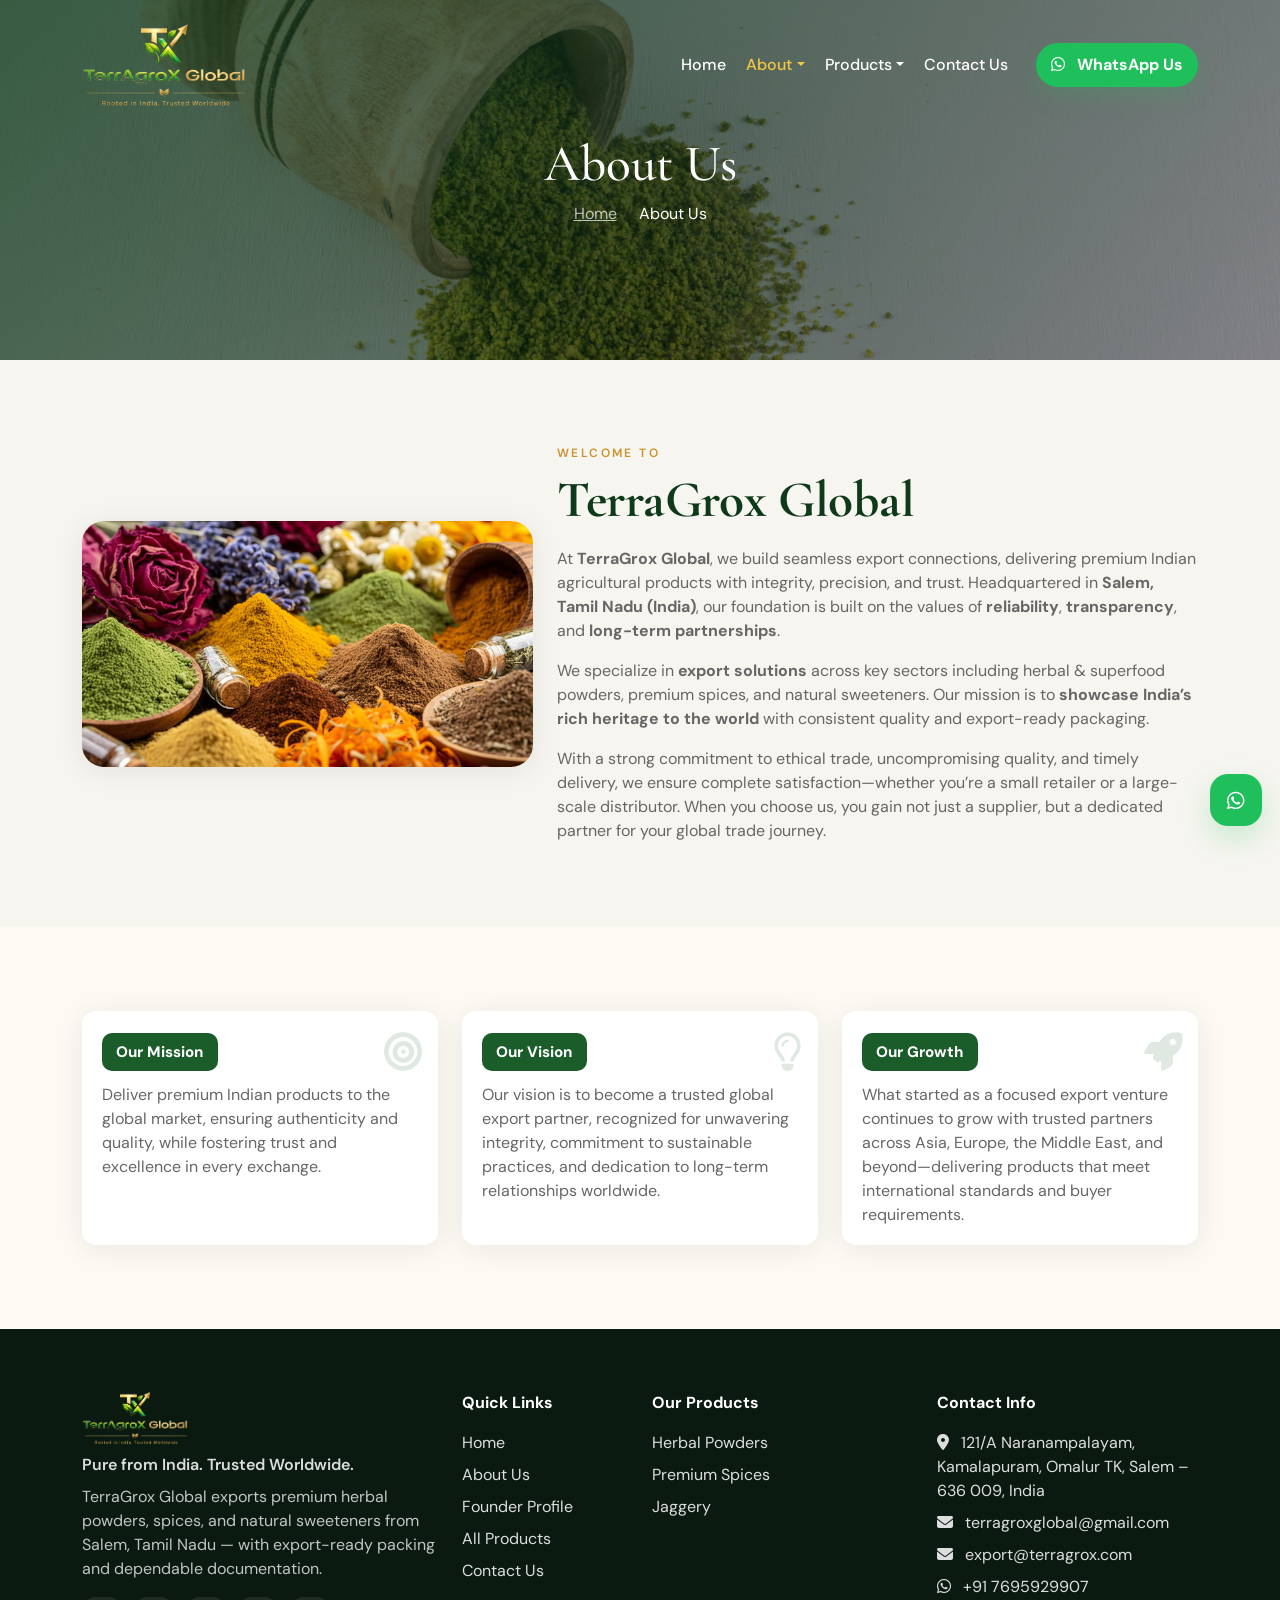
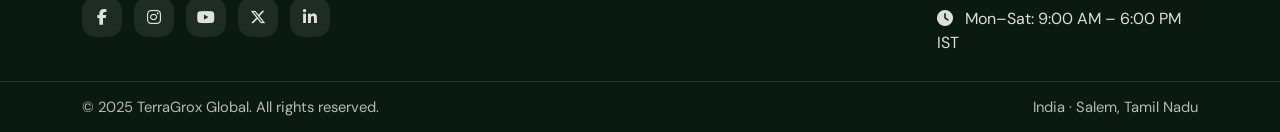
==== about-us.html @ d3265600 "Initial TerraGrox Global website" ====
<!doctype html>
<html lang="en">
  <head>
    <meta charset="utf-8" />
    <meta name="viewport" content="width=device-width, initial-scale=1" />
    <title>TerraGrox Global | About Us</title>
    <meta name="description" content="About TerraGrox Global — Salem-based agricultural export company." />

    <link rel="preconnect" href="https://fonts.googleapis.com" />
    <link rel="preconnect" href="https://fonts.gstatic.com" crossorigin />
    <link href="https://fonts.googleapis.com/css2?family=Cormorant+Garamond:wght@500;600;700&family=DM+Sans:wght@400;500;600;700&display=swap" rel="stylesheet" />

    <link href="https://cdn.jsdelivr.net/npm/bootstrap@5.3.3/dist/css/bootstrap.min.css" rel="stylesheet" />
    <link href="https://cdnjs.cloudflare.com/ajax/libs/font-awesome/6.5.0/css/all.min.css" rel="stylesheet" />
    <link href="https://unpkg.com/aos@2.3.4/dist/aos.css" rel="stylesheet" />
    <link rel="icon" href="/favicon.ico" sizes="any" />
    <link rel="icon" type="image/png" sizes="32x32" href="assets/images/favicon-32.png" />
    <link rel="icon" type="image/png" sizes="192x192" href="assets/images/favicon-192.png" />
    <link rel="apple-touch-icon" href="assets/images/favicon-192.png" />
    <link rel="stylesheet" href="assets/css/style.css" />
  </head>

  <body>
    <nav class="navbar navbar-expand-lg tg-navbar">
      <div class="container">
        <a class="navbar-brand brand-logo" href="index.html" aria-label="TerraGrox Global home">
          <img src="assets/images/logo.png" alt="TerraGrox Global" />
        </a>
        <button class="navbar-toggler" type="button" data-bs-toggle="collapse" data-bs-target="#mainNav" aria-controls="mainNav" aria-expanded="false" aria-label="Toggle navigation">
          <span class="navbar-toggler-icon"></span>
        </button>
        <div class="collapse navbar-collapse" id="mainNav">
          <ul class="navbar-nav ms-auto align-items-lg-center gap-lg-1">
            <li class="nav-item"><a class="nav-link" href="index.html">Home</a></li>
            <li class="nav-item dropdown">
              <a class="nav-link dropdown-toggle active" href="#" role="button" data-bs-toggle="dropdown" aria-expanded="false">About</a>
              <ul class="dropdown-menu">
                <li><a class="dropdown-item active" href="about-us.html">Company</a></li>
                <li><a class="dropdown-item" href="founder.html">Founder Profile</a></li>
              </ul>
            </li>
            <li class="nav-item dropdown">
              <a class="nav-link dropdown-toggle" href="#" role="button" data-bs-toggle="dropdown" aria-expanded="false">Products</a>
              <ul class="dropdown-menu">
                <li><a class="dropdown-item" href="products.html">All Products</a></li>
                <li><a class="dropdown-item" href="herbal-powders.html">Herbal Powders</a></li>
                <li><a class="dropdown-item" href="spices.html">Spices</a></li>
                <li><a class="dropdown-item" href="jaggery.html">Jaggery</a></li>
              </ul>
            </li>
            <li class="nav-item"><a class="nav-link" href="contact-us.html">Contact Us</a></li>
            <li class="nav-item ms-lg-3">
              <a class="btn btn-whatsapp" href="https://wa.me/917695929907" target="_blank" rel="noreferrer">
                <i class="fa-brands fa-whatsapp me-2"></i> WhatsApp Us
              </a>
            </li>
          </ul>
        </div>
      </div>
    </nav>

    <header class="page-hero page-hero-slider">
      <div id="pageHero" class="carousel carousel-fade slide" data-bs-ride="carousel" data-bs-interval="2500" data-bs-pause="false">
        <div class="carousel-inner">
          <div class="carousel-item active" data-bg="assets/images/image%201.jpg"></div>
          <div class="carousel-item" data-bg="assets/images/image%202.jpeg"></div>
          <div class="carousel-item" data-bg="assets/images/image%203.webp"></div>
          <div class="carousel-item" data-bg="assets/images/image%204.avif"></div>
          <div class="carousel-item" data-bg="assets/images/image%205.jpg"></div>
          <div class="carousel-item" data-bg="assets/images/image%206.avif"></div>
          <div class="carousel-item" data-bg="assets/images/image%207.webp"></div>
        </div>

        <div class="hero-caption">
          <div class="inner" data-aos="fade-up">
            <h1>About Us</h1>
            <nav aria-label="breadcrumb">
              <ol class="breadcrumb">
                <li class="breadcrumb-item"><a href="index.html">Home</a></li>
                <li class="breadcrumb-item active" aria-current="page">About Us</li>
              </ol>
            </nav>
          </div>
        </div>
      </div>
    </header>

    <section class="section bg-light">
      <div class="container">
        <div class="row g-4 align-items-center">
          <div class="col-lg-5" data-aos="fade-right">
            <div class="about-media">
              <img src="assets/images/image%205.jpg" alt="TerraGrox Global company" />
            </div>
          </div>
          <div class="col-lg-7" data-aos="fade-left">
            <div class="section-label">Welcome to</div>
            <h2 class="section-title mt-2" style="font-size:clamp(2.2rem, 4vw, 3.2rem);">TerraGrox Global</h2>

            <p class="muted mt-3">
              At <strong>TerraGrox Global</strong>, we build seamless export connections, delivering premium Indian agricultural products with integrity, precision, and trust.
              Headquartered in <strong>Salem, Tamil Nadu (India)</strong>, our foundation is built on the values of <strong>reliability</strong>, <strong>transparency</strong>, and <strong>long-term partnerships</strong>.
            </p>
            <p class="muted">
              We specialize in <strong>export solutions</strong> across key sectors including herbal &amp; superfood powders, premium spices, and natural sweeteners.
              Our mission is to <strong>showcase India’s rich heritage to the world</strong> with consistent quality and export-ready packaging.
            </p>
            <p class="muted mb-0">
              With a strong commitment to ethical trade, uncompromising quality, and timely delivery, we ensure complete satisfaction—whether you’re a small retailer or a large-scale distributor.
              When you choose us, you gain not just a supplier, but a dedicated partner for your global trade journey.
            </p>
          </div>
        </div>
      </div>
    </section>

    <section class="section">
      <div class="container">
        <div class="row g-4">
          <div class="col-lg-4" data-aos="fade-up">
            <div class="card-soft ribbon-card h-100">
              <div class="ribbon-icon"><i class="fa-solid fa-bullseye"></i></div>
              <div class="ribbon-title">Our Mission</div>
              <p class="muted mb-0">
                Deliver premium Indian products to the global market, ensuring authenticity and quality, while fostering trust and excellence in every exchange.
              </p>
            </div>
          </div>
          <div class="col-lg-4" data-aos="fade-up" data-aos-delay="120">
            <div class="card-soft ribbon-card h-100">
              <div class="ribbon-icon"><i class="fa-regular fa-lightbulb"></i></div>
              <div class="ribbon-title">Our Vision</div>
              <p class="muted mb-0">
                Our vision is to become a trusted global export partner, recognized for unwavering integrity, commitment to sustainable practices, and dedication to long-term relationships worldwide.
              </p>
            </div>
          </div>
          <div class="col-lg-4" data-aos="fade-up" data-aos-delay="240">
            <div class="card-soft ribbon-card h-100">
              <div class="ribbon-icon"><i class="fa-solid fa-rocket"></i></div>
              <div class="ribbon-title">Our Growth</div>
              <p class="muted mb-0">
                What started as a focused export venture continues to grow with trusted partners across Asia, Europe, the Middle East, and beyond—delivering products that meet international standards and buyer requirements.
              </p>
            </div>
          </div>
        </div>
      </div>
    </section>

    <footer class="footer">
      <div class="top">
        <div class="container">
          <div class="row g-4">
            <div class="col-lg-4">
              <img class="footer-logo" src="assets/images/logo.png" alt="TerraGrox Global" />
              <div class="mt-2 fw-semibold">Pure from India. Trusted Worldwide.</div>
              <p class="mt-2 mb-3 footer-desc">
                TerraGrox Global exports premium herbal powders, spices, and natural sweeteners from Salem, Tamil Nadu — with export-ready packing and dependable documentation.
              </p>
              <div class="social">
                <a href="#" aria-label="Facebook"><i class="fa-brands fa-facebook-f"></i></a>
                <a href="#" aria-label="Instagram"><i class="fa-brands fa-instagram"></i></a>
                <a href="#" aria-label="YouTube"><i class="fa-brands fa-youtube"></i></a>
                <a href="#" aria-label="X"><i class="fa-brands fa-x-twitter"></i></a>
                <a href="#" aria-label="LinkedIn"><i class="fa-brands fa-linkedin-in"></i></a>
              </div>
            </div>
            <div class="col-sm-6 col-lg-2">
              <div class="fw-bold text-white mb-3">Quick Links</div>
              <ul class="list-unstyled mb-0">
                <li class="mb-2"><a href="index.html">Home</a></li>
                <li class="mb-2"><a href="about-us.html">About Us</a></li>
                <li class="mb-2"><a href="founder.html">Founder Profile</a></li>
                <li class="mb-2"><a href="products.html">All Products</a></li>
                <li class="mb-2"><a href="contact-us.html">Contact Us</a></li>
              </ul>
            </div>
            <div class="col-sm-6 col-lg-3">
              <div class="fw-bold text-white mb-3">Our Products</div>
              <ul class="list-unstyled mb-0">
                <li class="mb-2"><a href="herbal-powders.html">Herbal Powders</a></li>
                <li class="mb-2"><a href="spices.html">Premium Spices</a></li>
                <li class="mb-2"><a href="jaggery.html">Jaggery</a></li>
              </ul>
            </div>
            <div class="col-lg-3">
              <div class="fw-bold text-white mb-3">Contact Info</div>
              <ul class="list-unstyled mb-0">
                <li class="mb-2"><i class="fa-solid fa-location-dot me-2"></i> 121/A Naranampalayam, Kamalapuram, Omalur TK, Salem – 636 009, India</li>
                <li class="mb-2"><i class="fa-solid fa-envelope me-2"></i> <a href="mailto:terragroxglobal@gmail.com">terragroxglobal@gmail.com</a></li>
                <li class="mb-2"><i class="fa-solid fa-envelope me-2"></i> <a href="mailto:export@terragrox.com">export@terragrox.com</a></li>
                <li class="mb-2"><i class="fa-brands fa-whatsapp me-2"></i> <a href="https://wa.me/917695929907" target="_blank" rel="noreferrer">+91 7695929907</a></li>
                <li class="mb-0"><i class="fa-solid fa-clock me-2"></i> Mon–Sat: 9:00 AM – 6:00 PM IST</li>
              </ul>
            </div>
          </div>
        </div>
      </div>
      <div class="bottom">
        <div class="container d-flex flex-column flex-md-row justify-content-between gap-2">
          <div>© <span id="year"></span> TerraGrox Global. All rights reserved.</div>
          <div>India · Salem, Tamil Nadu</div>
        </div>
      </div>
    </footer>

    <a class="float-wa" href="https://wa.me/917695929907" target="_blank" rel="noreferrer" aria-label="Chat on WhatsApp">
      <i class="fa-brands fa-whatsapp fa-lg"></i>
    </a>
    <button id="backToTop" class="back-to-top" type="button" aria-label="Back to top"><i class="fa-solid fa-arrow-up"></i></button>

    <script src="https://cdn.jsdelivr.net/npm/bootstrap@5.3.3/dist/js/bootstrap.bundle.min.js"></script>
    <script src="https://unpkg.com/aos@2.3.4/dist/aos.js"></script>
    <script src="assets/js/main.js"></script>
  </body>
</html>
---- assets/css/style.css ----
/* TerraGrox Global — Site styles (no frameworks beyond Bootstrap grid/components) */

:root{
  --primary:#1a5c2a;
  --primary-light:#2d8a42;
  --primary-dark:#0f3a1a;
  --accent:#c9922a;
  --accent-light:#f5c842;
  --text-dark:#1a1a1a;
  --text-muted:#666666;
  --bg-light:#f7f5f0;
  --bg-cream:#fdf9f3;
  --white:#ffffff;
  --card-shadow:0 4px 30px rgba(0,0,0,0.08);
  --radius:14px;
  --transition:all 0.35s ease;
}

html{ scroll-behavior:smooth; }
body{
  font-family:"DM Sans", system-ui, -apple-system, Segoe UI, Roboto, Arial, sans-serif;
  color:var(--text-dark);
  background:var(--bg-cream);
}

h1,h2,h3,h4,h5{
  font-family:"Cormorant Garamond", Georgia, "Times New Roman", serif;
}

.section{ padding:84px 0; }
.section.bg-light{ background:var(--bg-light) !important; }

.section-label{
  font-size:.75rem;
  font-weight:600;
  letter-spacing:.2em;
  text-transform:uppercase;
  color:var(--accent);
}
.section-title{
  font-size:clamp(2rem, 4vw, 3rem);
  font-weight:700;
  color:var(--primary-dark);
  letter-spacing:-.3px;
}
.muted{ color:var(--text-muted); }

/* ---------------- Navbar ---------------- */
.tg-navbar{
  position:fixed;
  top:0;
  left:0;
  right:0;
  z-index:1030;
  transition:background .25s ease, box-shadow .25s ease, padding .25s ease;
  padding:18px 0;
  background:transparent;
}
.tg-navbar.scrolled{
  background:rgba(15,58,26,.98);
  box-shadow:0 2px 22px rgba(0,0,0,.18);
  padding:10px 0;
}
.tg-navbar .nav-link,
.tg-navbar .navbar-brand{
  color:#fff !important;
  font-weight:500;
}
.tg-navbar .nav-link.active{ color:var(--accent-light) !important; }
.tg-navbar .dropdown-menu{
  border:0;
  border-radius:18px;
  box-shadow:var(--card-shadow);
  padding:.55rem;
}
.tg-navbar .dropdown-item{
  border-radius:12px;
  padding:.6rem .75rem;
  font-weight:600;
}
.tg-navbar .dropdown-item:hover{ background:rgba(201,146,42,.12); }
.tg-navbar .navbar-toggler{ border-color:rgba(255,255,255,.35); }
.tg-navbar .navbar-toggler-icon{ filter:invert(1); }

/* Nested dropdown */
.dropdown-submenu{ position:relative; }
.dropdown-submenu > .dropdown-menu{ top:0; left:100%; margin-left:.25rem; }
@media (max-width: 991.98px){
  .dropdown-submenu > .dropdown-menu{ position:static; margin-left:0; box-shadow:none; padding-left:0; }
}

.brand{
  font-family:"Cormorant Garamond", Georgia, serif;
  font-weight:700;
  letter-spacing:.2px;
  font-size:1.45rem;
}
.brand .accent{ color:var(--accent-light); }
.brand-logo{
  display:inline-flex;
  align-items:center;
}
.brand-logo img{
  height:84px;
  width:auto;
  display:block;
  object-fit:contain;
  object-position:left center;
  border-radius:0;
  box-shadow:none;
}
.tg-navbar.scrolled .brand-logo img{
  height:74px;
  width:auto;
}

@media (max-width: 575.98px){
  .brand-logo img{ height:64px; }
  .tg-navbar.scrolled .brand-logo img{ height:56px; }
}
.footer-logo{
  height:54px;
  width:auto;
  display:block;
}

.btn-whatsapp{
  background:#1fbf5b;
  color:#fff;
  border:0;
  border-radius:999px;
  padding:.6rem .95rem;
  font-weight:700;
  box-shadow:0 10px 22px rgba(31,191,91,.18);
}
.btn-whatsapp:hover{ background:#20cc61; color:#fff; }

/* ---------------- Hero ---------------- */
.hero{
  min-height:100vh;
}
.hero .carousel,
.hero .carousel-inner,
.hero .carousel-item{
  height:100vh;
}
.hero .carousel-item{
  position:relative;
  background-size:cover;
  background-position:center;
}
.hero .carousel-item::before{
  content:"";
  position:absolute;
  inset:0;
  background:linear-gradient(to right, rgba(10,35,15,0.82) 40%, rgba(10,35,15,0.3) 100%);
}
.hero .container{
  position:relative;
  z-index:2;
  padding-top:140px;
  padding-bottom:90px;
}
.hero .carousel-item .text-center{
  text-shadow:0 8px 24px rgba(0,0,0,.30);
}
.hero .carousel-control-prev,
.hero .carousel-control-next{
  width:10%;
}
.hero .carousel-control-prev-icon,
.hero .carousel-control-next-icon{
  filter:invert(1);
  opacity:.9;
}
.hero .carousel-indicators [data-bs-target]{
  width:9px;
  height:9px;
  border-radius:50%;
}
.hero .hero-label{
  display:inline-flex;
  gap:.5rem;
  align-items:center;
  color:#fff;
  opacity:.9;
  font-weight:700;
  letter-spacing:.08em;
  text-transform:uppercase;
  font-size:.78rem;
}
.hero h1{
  color:#fff;
  font-weight:700;
  font-size:clamp(2.2rem, 4.5vw, 4rem);
  line-height:1.05;
  margin-top:.75rem;
}
.hero p{
  color:rgba(255,255,255,.86);
  font-size:1.05rem;
  max-width:720px;
  margin-top:1rem;
}
.hero .btn{
  border-radius:999px;
  padding:.75rem 1.05rem;
  font-weight:800;
}
.btn-accent{
  background:var(--accent);
  color:#1b1b1b;
  border:0;
}
.btn-accent:hover{ background:var(--accent-light); color:#1b1b1b; }
.btn-outline-cream{
  border:2px solid rgba(255,255,255,.70);
  color:#fff;
  background:transparent;
}
.btn-outline-cream:hover{ background:rgba(255,255,255,.12); color:#fff; }

/* slide text animation */
.hero-animate .anim{
  opacity:0;
  transform:translateY(18px);
  animation:fadeUp .8s ease forwards;
}
.hero-animate .anim.d1{ animation-delay:.08s; }
.hero-animate .anim.d2{ animation-delay:.20s; }
.hero-animate .anim.d3{ animation-delay:.32s; }
.hero-animate .anim.d4{ animation-delay:.44s; }
@keyframes fadeUp{
  to{ opacity:1; transform:translateY(0); }
}

/* ---------------- Stats strip ---------------- */
.stats{
  background:var(--primary-dark);
  color:#fff;
  padding:34px 0;
}
.stat{
  display:flex;
  gap:12px;
  align-items:center;
}
.stat i{
  width:46px;
  height:46px;
  border-radius:16px;
  display:flex;
  align-items:center;
  justify-content:center;
  background:rgba(255,255,255,.08);
}
.stat .value{
  font-weight:800;
  font-size:1.7rem;
  line-height:1;
}
.stat .label{
  opacity:.85;
  font-weight:600;
}

/* Homepage categories (icon grid) */
.home-cats{
  background:#fff;
}
.cat-tile{
  text-decoration:none;
  display:block;
}
.cat-tile .ico{
  width:92px;
  height:92px;
  margin:0 auto 10px;
  border-radius:999px;
  background:rgba(26,92,42,.06);
  box-shadow:0 10px 26px rgba(0,0,0,.06);
  display:flex;
  align-items:center;
  justify-content:center;
  overflow:hidden;
}
.cat-tile .ico img{
  width:72px;
  height:72px;
  object-fit:cover;
  border-radius:999px;
}
.cat-tile .label{
  text-align:center;
  font-weight:800;
  letter-spacing:.08em;
  text-transform:uppercase;
  font-size:.82rem;
  color:var(--text-dark);
}
.cat-tile:hover .label{ color:var(--primary); }

/* ---------------- Cards / badges ---------------- */
.card-soft{
  background:var(--white);
  border:0;
  border-radius:var(--radius);
  box-shadow:var(--card-shadow);
}
.pill{
  display:inline-flex;
  align-items:center;
  gap:.5rem;
  border-radius:999px;
  padding:.3rem .7rem;
  font-weight:700;
  font-size:.78rem;
  letter-spacing:.02em;
}
.pill.cat{
  background:rgba(15,58,26,.08);
  color:var(--primary-dark);
}
.pill.best{
  background:rgba(201,146,42,.16);
  color:var(--primary-dark);
  border:1px solid rgba(201,146,42,.35);
}

/* Product card */
.product-card{
  border:0;
  border-radius:var(--radius);
  overflow:hidden;
  background:var(--white);
  box-shadow:var(--card-shadow);
  transition:transform .25s ease, box-shadow .25s ease;
  cursor:pointer;
}
.product-card:hover{
  transform:translateY(-4px);
  box-shadow:0 10px 40px rgba(0,0,0,.12);
}
.product-media{
  position:relative;
  height:210px;
  overflow:hidden;
}
.product-media img{
  width:100%;
  height:100%;
  object-fit:cover;
  transition:transform .5s ease;
}
.product-card:hover .product-media img{ transform:scale(1.06); }
.product-media::after{
  content:"";
  position:absolute;
  inset:0;
  background:rgba(0,0,0,.35);
  opacity:0;
  transition:opacity .25s ease;
}
.product-card:hover .product-media::after{ opacity:1; }
.product-overlay{
  position:absolute;
  inset:0;
  display:flex;
  align-items:center;
  justify-content:center;
  color:#fff;
  font-weight:800;
  letter-spacing:.08em;
  text-transform:uppercase;
  font-size:.85rem;
  opacity:0;
  transition:opacity .25s ease;
  z-index:2;
}
.product-card:hover .product-overlay{ opacity:1; }
.product-card .card-body{ padding:18px 18px 20px; }
.product-card h5{ font-size:1.25rem; font-weight:700; margin-bottom:.35rem; }

/* Products page sidebar + intro */
.product-sidebar{
  background:var(--white);
  border-radius:calc(var(--radius) + 6px);
  box-shadow:var(--card-shadow);
  padding:18px 16px;
  position:sticky;
  top:96px;
}
.product-sidebar .sidebar-title{
  font-family:"Cormorant Garamond", Georgia, serif;
  font-weight:700;
  font-size:1.35rem;
  color:var(--primary-dark);
  margin:0 0 12px;
}
.product-sidebar .list-group{
  border-radius:14px;
  overflow:hidden;
}
.product-sidebar .list-group-item{
  border:0;
  border-bottom:1px solid rgba(15,58,26,.08);
  padding:.85rem 1rem;
  font-weight:700;
  color:var(--text-dark);
  background:rgba(15,58,26,.03);
}
.product-sidebar .list-group-item:last-child{ border-bottom:0; }
.product-sidebar .list-group-item:hover{ background:rgba(201,146,42,.10); }
.product-sidebar .list-group-item.active{
  background:rgba(15,58,26,.92);
  color:#fff;
}

.product-intro{
  background:var(--white);
  border-radius:calc(var(--radius) + 8px);
  box-shadow:var(--card-shadow);
  padding:16px;
}
.product-intro-media{
  border-radius:16px;
  overflow:hidden;
  box-shadow:0 16px 34px rgba(0,0,0,.12);
}
.product-intro-media img{
  width:100%;
  height:220px;
  object-fit:cover;
  display:block;
}
.product-intro-title{
  font-family:"Cormorant Garamond", Georgia, serif;
  font-weight:700;
  color:var(--primary-dark);
  font-size:clamp(1.6rem, 2.2vw, 2.1rem);
}
@media (max-width: 991.98px){
  .product-sidebar{ position:static; top:auto; }
}

/* Filter tabs */
.filter-tabs .btn{
  border-radius:999px;
  font-weight:800;
  padding:.55rem .9rem;
}
.btn-filter{
  border:2px solid var(--primary);
  color:var(--primary);
  background:transparent;
}
.btn-filter.active{
  background:var(--primary);
  color:#fff;
}

/* Certifications strip */
.cert-strip{
  overflow:hidden;
  mask-image:linear-gradient(90deg, transparent 0%, #000 8%, #000 92%, transparent 100%);
}
.cert-track{
  display:flex;
  gap:14px;
  width:max-content;
  animation:certScroll 22s linear infinite;
}
.cert-pill{
  white-space:nowrap;
  border:2px solid var(--accent);
  color:var(--primary-dark);
  background:var(--white);
  padding:.5rem 1.2rem;
  border-radius:50px;
  font-weight:700;
  display:inline-flex;
  align-items:center;
  gap:.55rem;
}
.cert-pill i{
  color:var(--primary);
  font-size:1rem;
}
@keyframes certScroll{
  from{ transform:translateX(0); }
  to{ transform:translateX(-50%); }
}

/* Certifications marquee (homepage) */
.cert-marquee{
  position:relative;
  overflow:hidden;
  padding:6px 0;
  -webkit-mask-image:linear-gradient(to right, transparent, #000 10%, #000 90%, transparent);
  mask-image:linear-gradient(to right, transparent, #000 10%, #000 90%, transparent);
}
.cert-track{
  display:flex;
  align-items:center;
  gap:46px;
  width:max-content;
  will-change:transform;
  animation:certScroll 28s linear infinite;
}
.cert-marquee:hover .cert-track{
  animation-play-state:paused;
}
.cert-group{
  display:flex;
  align-items:center;
  gap:46px;
  flex:0 0 auto;
}
.cert-track img{
  height:78px;
  width:auto;
  object-fit:contain;
  filter:saturate(1.02);
  background:transparent;
}
@media (max-width: 575.98px){
  .cert-track{ gap:26px; animation-duration:22s; }
  .cert-group{ gap:26px; }
  .cert-track img{ height:64px; }
}

/* CTA */
.cta{
  background:linear-gradient(135deg, var(--primary-dark), var(--primary));
  border-radius:calc(var(--radius) + 6px);
  padding:34px 26px;
  color:#fff;
  box-shadow:var(--card-shadow);
}
.cta p{ color:rgba(255,255,255,.85); }

/* Why cards */
.why-card{
  background:var(--white);
  border-radius:var(--radius);
  box-shadow:var(--card-shadow);
  padding:18px 18px;
  border-left:4px solid var(--accent);
}
.checklist{
  list-style:none;
  padding-left:0;
  margin:0;
}
.checklist li{
  display:flex;
  gap:10px;
  align-items:flex-start;
  margin:.55rem 0;
  color:var(--text-muted);
  font-weight:600;
}
.checklist i{ color:var(--primary-light); margin-top:2px; }

/* Testimonials */
.quote-mark{
  position:absolute;
  top:-28px;
  right:12px;
  font-family:"Cormorant Garamond", serif;
  font-size:6rem;
  color:rgba(201,146,42,.30);
  line-height:1;
}
.testimonial{
  position:relative;
  padding:26px 22px;
}
.testimonial .avatar{
  width:56px; height:56px; border-radius:18px; object-fit:cover;
}
.stars{ color:var(--accent-light); letter-spacing:1px; }

/* Footer */
.footer{
  background:#0b1a10;
  color:rgba(255,255,255,.86);
}
.footer a{ color:rgba(255,255,255,.86); text-decoration:none; }
.footer a:hover{ color:#fff; text-decoration:underline; }
.footer .top{ padding:62px 0 26px; }
.footer .bottom{
  border-top:1px solid rgba(255,255,255,.12);
  padding:14px 0;
  color:rgba(255,255,255,.70);
  font-size:.92rem;
}
.social a{
  width:40px; height:40px;
  border-radius:14px;
  display:inline-flex;
  align-items:center;
  justify-content:center;
  background:rgba(255,255,255,.08);
  margin-right:8px;
  transition:transform .15s ease, background .15s ease;
}
.social a:hover{
  background:rgba(201,146,42,.20);
  transform:translateY(-2px);
}

/* Footer text */
.footer-desc{ color:rgba(255,255,255,.75); }

/* Page hero */
.page-hero{
  padding:132px 0 70px;
  color:#fff;
  position:relative;
  background:linear-gradient(135deg, rgba(15,58,26,.92), rgba(15,58,26,.72));
}
.page-hero::before{
  content:"";
  position:absolute;
  inset:0;
  opacity:.20;
  background-size:cover;
  background-position:center;
}
.page-hero .container{ position:relative; z-index:2; }
.breadcrumb .breadcrumb-item a{ color:rgba(255,255,255,.70); }
.breadcrumb .breadcrumb-item.active{ color:#fff; }

/* Sliding hero (inner pages) */
.page-hero.page-hero-slider{
  padding:0;
  background:transparent;
  overflow:hidden;
}
.page-hero-slider .carousel,
.page-hero-slider .carousel-inner,
.page-hero-slider .carousel-item{
  height:360px;
}
@media (max-width: 767.98px){
  .page-hero-slider .carousel,
  .page-hero-slider .carousel-inner,
  .page-hero-slider .carousel-item{
    height:300px;
  }
}
.page-hero-slider .carousel-item{
  background-size:cover;
  background-position:center;
  position:relative;
}
.page-hero-slider .carousel-item::before{
  content:"";
  position:absolute;
  inset:0;
  background:linear-gradient(135deg, rgba(15,58,26,.82), rgba(0,0,0,.45));
}
.page-hero-slider .hero-caption{
  position:absolute;
  inset:0;
  display:flex;
  align-items:center;
  justify-content:center;
  text-align:center;
  padding:0 12px;
}
.page-hero-slider .hero-caption .inner{
  position:relative;
  z-index:2;
  max-width:980px;
}
.page-hero-slider h1{
  font-size:clamp(2.1rem, 4vw, 3.4rem);
  margin:0;
}
.page-hero-slider .breadcrumb{
  justify-content:center;
  margin-top:.35rem;
  margin-bottom:0;
}

/* Forms */
.form-control, .form-select{
  border-radius:var(--radius);
  padding:.85rem .95rem;
  border-color:rgba(0,0,0,.12);
}
.form-control:focus, .form-select:focus{
  border-color:rgba(26,92,42,.35);
  box-shadow:0 0 0 .25rem rgba(26,92,42,.14);
}
.invalid-feedback{ font-weight:600; }

/* Contact page layout */
.contact-card{
  display:flex;
  gap:16px;
  align-items:center;
  padding:18px 18px;
}
.contact-ico{
  width:60px;
  height:60px;
  border-radius:18px;
  background:rgba(26,92,42,.10);
  display:flex;
  align-items:center;
  justify-content:center;
  flex:0 0 auto;
}
.contact-ico i{ color:var(--primary); font-size:1.4rem; }
.contact-card h6{ margin:0; font-weight:800; letter-spacing:.02em; }
.contact-card p{ margin:.25rem 0 0 0; color:var(--text-muted); font-weight:600; }
.contact-form-title{ font-size:clamp(2rem, 3.2vw, 2.8rem); }
.btn-submit{
  background:var(--primary);
  color:#fff;
  border:0;
  border-radius:10px;
  font-weight:800;
  padding:.7rem 1.2rem;
}
.btn-submit:hover{ background:var(--primary-dark); color:#fff; }

/* Founder page */
.founder-name{
  font-size:clamp(2.1rem, 3.4vw, 3rem);
}
.text-primary-2{ color:var(--primary) !important; }

/* About page blocks */
.about-media{
  border-radius:22px;
  overflow:hidden;
  box-shadow:var(--card-shadow);
  background:#fff;
}
.about-media img{
  width:100%;
  height:auto;
  display:block;
  object-fit:cover;
}
.ribbon-card{
  position:relative;
  padding:22px 20px 18px;
}
.ribbon-title{
  display:inline-flex;
  align-items:center;
  background:var(--primary);
  color:#fff;
  padding:.45rem .9rem;
  border-radius:10px;
  font-weight:800;
  font-size:.95rem;
  margin-bottom:.75rem;
}
.ribbon-icon{
  position:absolute;
  right:16px;
  top:14px;
  font-size:2.4rem;
  color:rgba(26,92,42,.14);
}

/* Floating buttons */
.back-to-top{
  position:fixed;
  right:18px;
  bottom:18px;
  z-index:1050;
  width:48px;
  height:48px;
  border-radius:16px;
  border:0;
  background:var(--primary-dark);
  color:#fff;
  box-shadow:0 10px 26px rgba(0,0,0,.22);
  display:none;
  align-items:center;
  justify-content:center;
}
.back-to-top.show{ display:inline-flex; }
.float-wa{
  position:fixed;
  right:18px;
  bottom:74px;
  z-index:1050;
  width:52px;
  height:52px;
  border-radius:18px;
  background:#1fbf5b;
  color:#fff;
  display:inline-flex;
  align-items:center;
  justify-content:center;
  box-shadow:0 12px 30px rgba(31,191,91,.22);
  text-decoration:none;
  animation:pulse 2s ease-in-out infinite;
}
@keyframes pulse{
  0%,100%{ transform:translateY(0); box-shadow:0 12px 30px rgba(31,191,91,.22); }
  50%{ transform:translateY(-2px); box-shadow:0 18px 36px rgba(31,191,91,.30); }
}

/* Utility */
.rounded-soft{ border-radius:var(--radius) !important; }
.shadow-soft{ box-shadow:var(--card-shadow) !important; }

.hero-subtitle{ color:rgba(255,255,255,.85); }
.icon-accent{ color:var(--accent) !important; }
.icon-lg{ font-size:1.6rem !important; }
.section-title-sm{ font-size:2.2rem !important; }
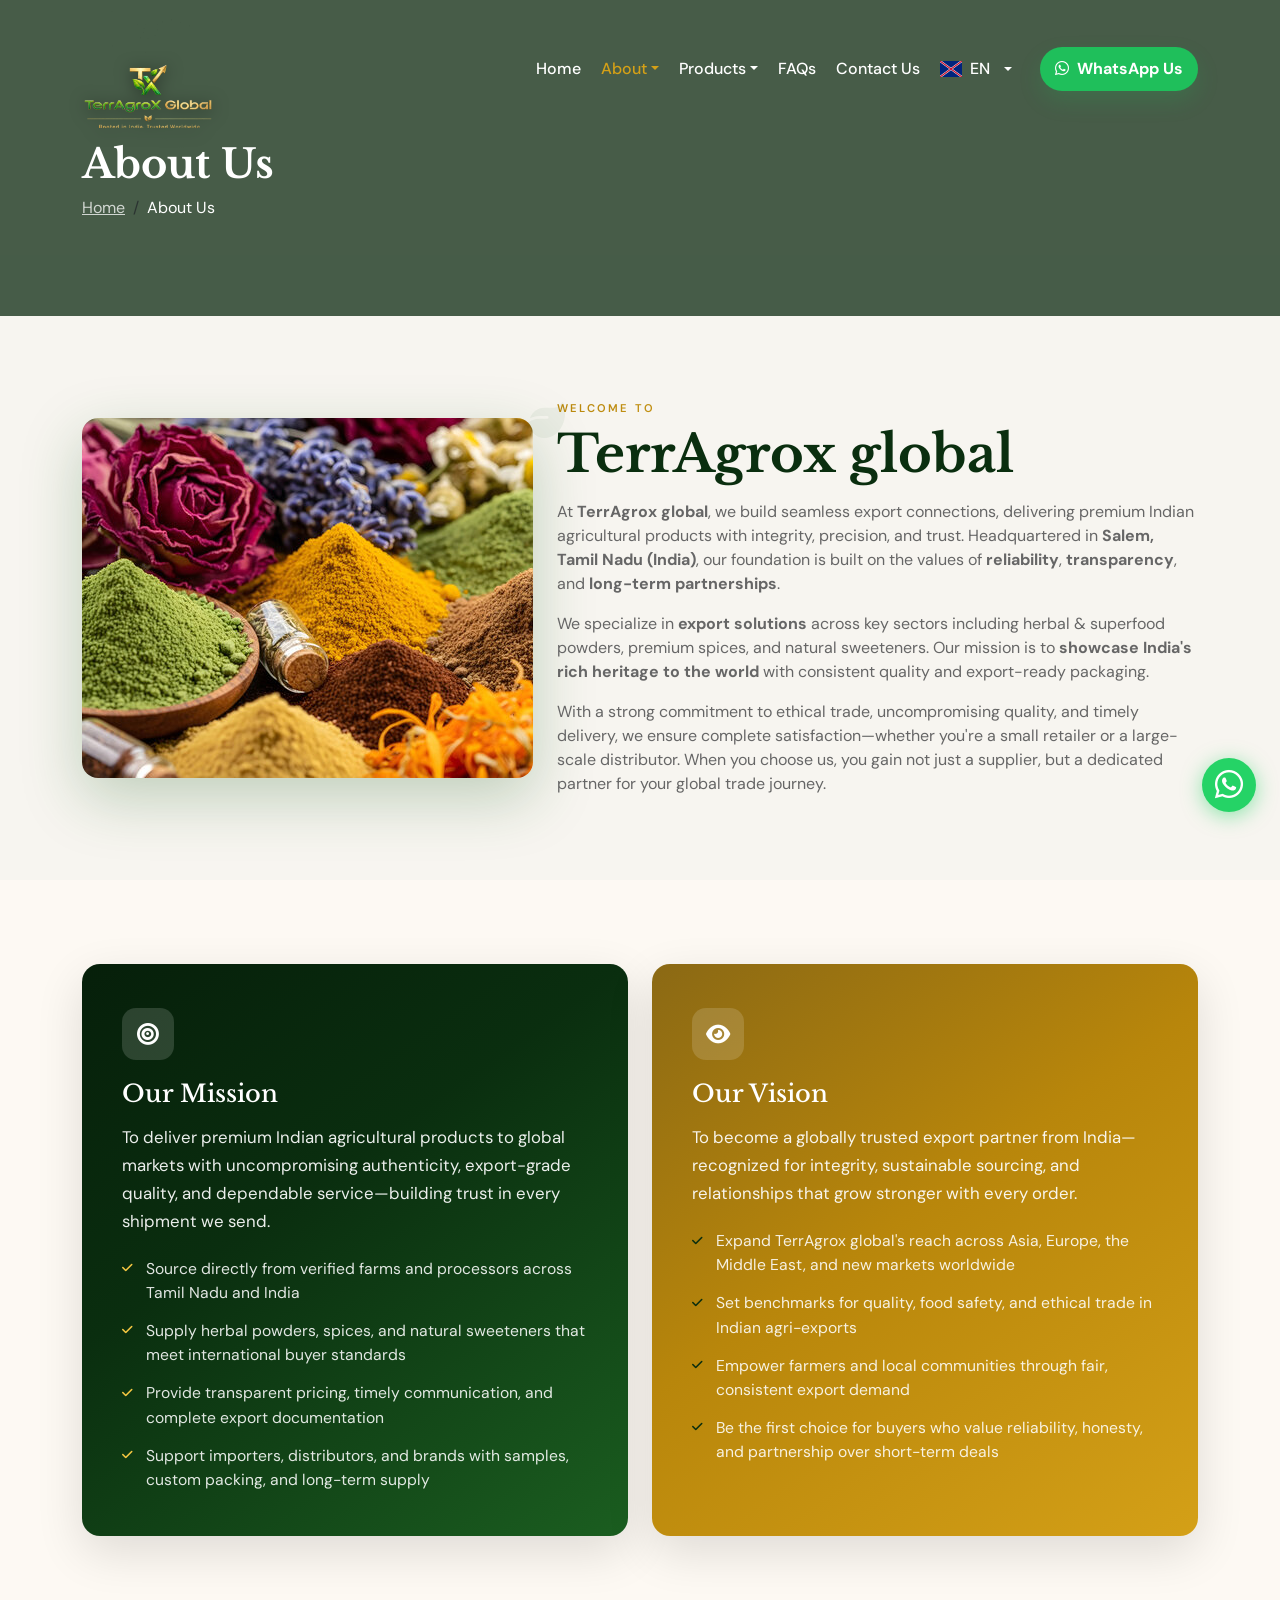
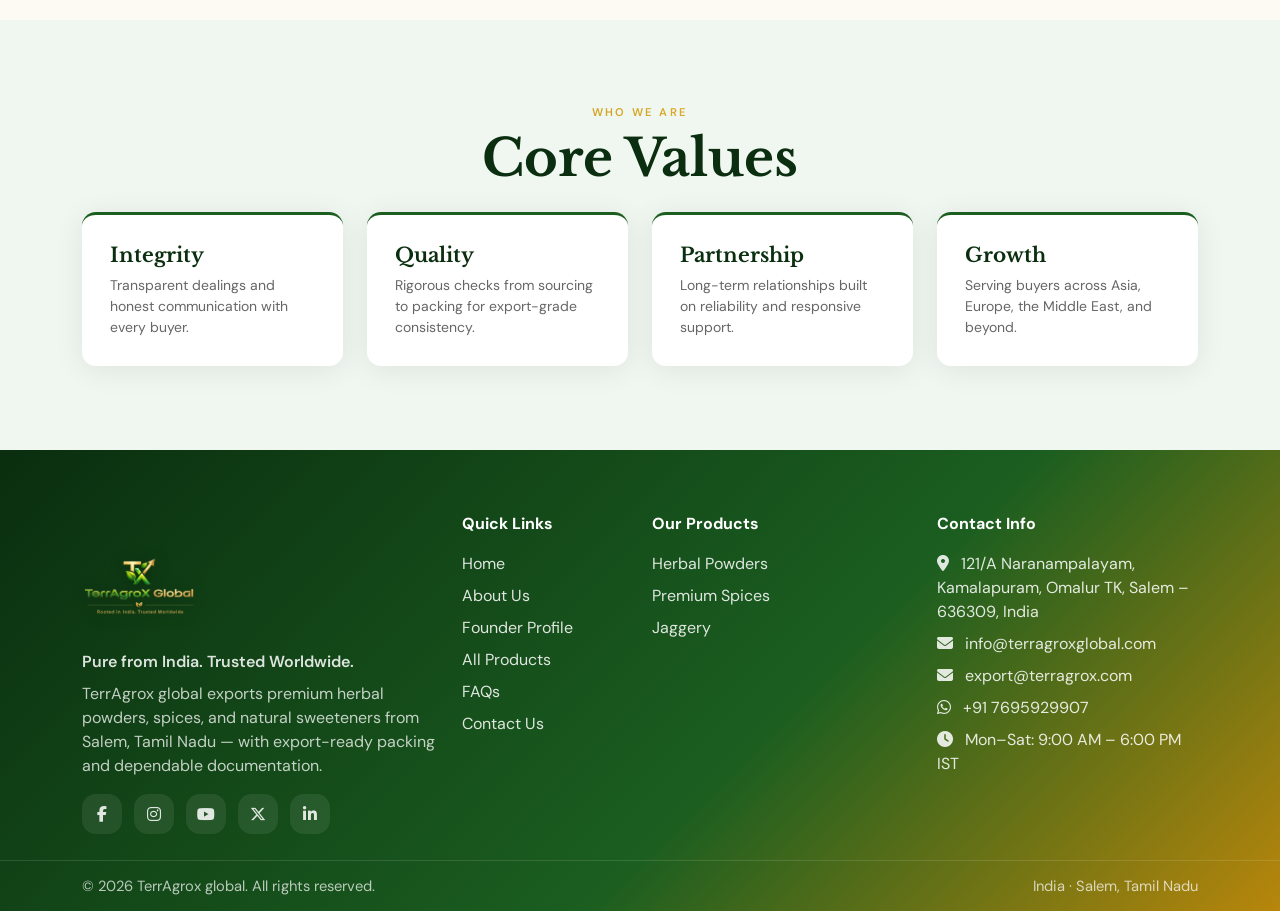
==== commit 1b001a20: "Version 1 changes" ====
--- a/about-us.html
+++ b/about-us.html
@@ -3,12 +3,12 @@
   <head>
     <meta charset="utf-8" />
     <meta name="viewport" content="width=device-width, initial-scale=1" />
-    <title>TerraGrox Global | About Us</title>
-    <meta name="description" content="About TerraGrox Global — Salem-based agricultural export company." />
+    <title>TerrAgrox global | About Us</title>
+    <meta name="description" content="About TerrAgrox global — Salem-based agricultural export company." />
 
     <link rel="preconnect" href="https://fonts.googleapis.com" />
     <link rel="preconnect" href="https://fonts.gstatic.com" crossorigin />
-    <link href="https://fonts.googleapis.com/css2?family=Cormorant+Garamond:wght@500;600;700&family=DM+Sans:wght@400;500;600;700&display=swap" rel="stylesheet" />
+    <link href="https://fonts.googleapis.com/css2?family=Libre+Baskerville:ital,wght@0,400;0,700;1,400&family=DM+Sans:wght@400;500;600;700&display=swap" rel="stylesheet" />
 
     <link href="https://cdn.jsdelivr.net/npm/bootstrap@5.3.3/dist/css/bootstrap.min.css" rel="stylesheet" />
     <link href="https://cdnjs.cloudflare.com/ajax/libs/font-awesome/6.5.0/css/all.min.css" rel="stylesheet" />
@@ -20,38 +20,55 @@
     <link rel="stylesheet" href="assets/css/style.css" />
   </head>
 
-  <body>
+  <body data-i18n-page-title="page_title_about">
     <nav class="navbar navbar-expand-lg tg-navbar">
       <div class="container">
-        <a class="navbar-brand brand-logo" href="index.html" aria-label="TerraGrox Global home">
-          <img src="assets/images/logo.png" alt="TerraGrox Global" />
+        <a class="navbar-brand brand-logo" href="index.html" aria-label="TerrAgrox global home">
+          <img src="assets/images/logo-nav.png" alt="TerrAgrox global" />
         </a>
         <button class="navbar-toggler" type="button" data-bs-toggle="collapse" data-bs-target="#mainNav" aria-controls="mainNav" aria-expanded="false" aria-label="Toggle navigation">
           <span class="navbar-toggler-icon"></span>
         </button>
         <div class="collapse navbar-collapse" id="mainNav">
           <ul class="navbar-nav ms-auto align-items-lg-center gap-lg-1">
-            <li class="nav-item"><a class="nav-link" href="index.html">Home</a></li>
+            <li class="nav-item"><a class="nav-link" href="index.html" data-i18n="nav_home">Home</a></li>
             <li class="nav-item dropdown">
-              <a class="nav-link dropdown-toggle active" href="#" role="button" data-bs-toggle="dropdown" aria-expanded="false">About</a>
+              <a class="nav-link dropdown-toggle active" href="#" role="button" data-bs-toggle="dropdown" aria-expanded="false" data-i18n="nav_about">About</a>
               <ul class="dropdown-menu">
-                <li><a class="dropdown-item active" href="about-us.html">Company</a></li>
-                <li><a class="dropdown-item" href="founder.html">Founder Profile</a></li>
+                <li><a class="dropdown-item active" href="about-us.html" data-i18n="nav_company">Company</a></li>
+                <li><a class="dropdown-item" href="founder.html" data-i18n="nav_founder">Founder Profile</a></li>
               </ul>
             </li>
             <li class="nav-item dropdown">
-              <a class="nav-link dropdown-toggle" href="#" role="button" data-bs-toggle="dropdown" aria-expanded="false">Products</a>
+              <a class="nav-link dropdown-toggle" href="#" role="button" data-bs-toggle="dropdown" aria-expanded="false" data-i18n="nav_products">Products</a>
               <ul class="dropdown-menu">
-                <li><a class="dropdown-item" href="products.html">All Products</a></li>
-                <li><a class="dropdown-item" href="herbal-powders.html">Herbal Powders</a></li>
-                <li><a class="dropdown-item" href="spices.html">Spices</a></li>
-                <li><a class="dropdown-item" href="jaggery.html">Jaggery</a></li>
-              </ul>
-            </li>
-            <li class="nav-item"><a class="nav-link" href="contact-us.html">Contact Us</a></li>
+                <li><a class="dropdown-item" href="products.html" data-i18n="nav_all_products">All Products</a></li>
+                <li><a class="dropdown-item" href="herbal-powders.html" data-i18n="nav_herbal">Herbal Powders</a></li>
+                <li><a class="dropdown-item" href="spices.html" data-i18n="nav_spices">Spices</a></li>
+                <li><a class="dropdown-item" href="jaggery.html" data-i18n="nav_jaggery">Jaggery</a></li>
+              </ul>
+            </li>
+            <li class="nav-item"><a class="nav-link" href="faq.html" data-i18n="nav_faq">FAQs</a></li>
+            <li class="nav-item"><a class="nav-link" href="contact-us.html" data-i18n="nav_contact">Contact Us</a></li>
+            <li class="nav-item dropdown lang-dropdown">
+              <button class="nav-link dropdown-toggle d-flex align-items-center gap-2 py-lg-2" type="button" id="langBtn" data-bs-toggle="dropdown" aria-expanded="false">
+                <img src="assets/img/flags/en.svg" id="activeLangFlag" alt="" width="22" height="16" />
+                <span id="activeLangCode">EN</span>
+              </button>
+              <ul class="dropdown-menu dropdown-menu-end lang-menu" aria-labelledby="langBtn">
+                <li><a class="dropdown-item lang-opt" href="#" data-lang="en" data-flag="en.svg" data-i18n="lang_en">English</a></li>
+                <li><a class="dropdown-item lang-opt" href="#" data-lang="ar" data-flag="ar.svg" data-i18n="lang_ar">Arabic</a></li>
+                <li><a class="dropdown-item lang-opt" href="#" data-lang="zh" data-flag="zh.svg" data-i18n="lang_zh">Chinese</a></li>
+                <li><a class="dropdown-item lang-opt" href="#" data-lang="fr" data-flag="fr.svg" data-i18n="lang_fr">French</a></li>
+                <li><a class="dropdown-item lang-opt" href="#" data-lang="de" data-flag="de.svg" data-i18n="lang_de">German</a></li>
+                <li><a class="dropdown-item lang-opt" href="#" data-lang="es" data-flag="es.svg" data-i18n="lang_es">Spanish</a></li>
+                <li><a class="dropdown-item lang-opt" href="#" data-lang="ms" data-flag="ms.svg" data-i18n="lang_ms">Malay</a></li>
+              </ul>
+            </li>
+
             <li class="nav-item ms-lg-3">
-              <a class="btn btn-whatsapp" href="https://wa.me/917695929907" target="_blank" rel="noreferrer">
-                <i class="fa-brands fa-whatsapp me-2"></i> WhatsApp Us
+              <a class="btn btn-whatsapp" href="https://wa.me/917695929907" target="_blank" rel="noopener noreferrer">
+                <i class="fa-brands fa-whatsapp me-2"></i><span data-i18n="nav_whatsapp">WhatsApp Us</span>
               </a>
             </li>
           </ul>
@@ -59,28 +76,16 @@
       </div>
     </nav>
 
-    <header class="page-hero page-hero-slider">
-      <div id="pageHero" class="carousel carousel-fade slide" data-bs-ride="carousel" data-bs-interval="2500" data-bs-pause="false">
-        <div class="carousel-inner">
-          <div class="carousel-item active" data-bg="assets/images/image%201.jpg"></div>
-          <div class="carousel-item" data-bg="assets/images/image%202.jpeg"></div>
-          <div class="carousel-item" data-bg="assets/images/image%203.webp"></div>
-          <div class="carousel-item" data-bg="assets/images/image%204.avif"></div>
-          <div class="carousel-item" data-bg="assets/images/image%205.jpg"></div>
-          <div class="carousel-item" data-bg="assets/images/image%206.avif"></div>
-          <div class="carousel-item" data-bg="assets/images/image%207.webp"></div>
-        </div>
-
-        <div class="hero-caption">
-          <div class="inner" data-aos="fade-up">
-            <h1>About Us</h1>
-            <nav aria-label="breadcrumb">
-              <ol class="breadcrumb">
-                <li class="breadcrumb-item"><a href="index.html">Home</a></li>
-                <li class="breadcrumb-item active" aria-current="page">About Us</li>
-              </ol>
-            </nav>
-          </div>
+    <header class="page-hero-static" style="background-image:url('https://images.unsplash.com/photo-1543168256-418811576931?w=1400&amp;q=80')">
+      <div class="container">
+        <div class="inner" data-aos="fade-up">
+          <h1 data-i18n="about_hero_h1">About Us</h1>
+          <nav aria-label="breadcrumb">
+            <ol class="breadcrumb">
+              <li class="breadcrumb-item"><a href="index.html" data-i18n="breadcrumb_home">Home</a></li>
+              <li class="breadcrumb-item active" aria-current="page" data-i18n="about_hero_crumb">About Us</li>
+            </ol>
+          </nav>
         </div>
       </div>
     </header>
@@ -89,23 +94,23 @@
       <div class="container">
         <div class="row g-4 align-items-center">
           <div class="col-lg-5" data-aos="fade-right">
-            <div class="about-media">
-              <img src="assets/images/image%205.jpg" alt="TerraGrox Global company" />
-            </div>
-          </div>
-          <div class="col-lg-7" data-aos="fade-left">
-            <div class="section-label">Welcome to</div>
-            <h2 class="section-title mt-2" style="font-size:clamp(2.2rem, 4vw, 3.2rem);">TerraGrox Global</h2>
-
-            <p class="muted mt-3">
-              At <strong>TerraGrox Global</strong>, we build seamless export connections, delivering premium Indian agricultural products with integrity, precision, and trust.
+            <div class="about-highlight-img" data-aos="fade-right">
+              <img src="assets/images/image%205.jpg" alt="TerrAgrox global company" />
+            </div>
+          </div>
+          <div class="col-lg-7 about-story-text" data-aos="fade-left">
+            <div class="section-label" data-i18n="about_welcome_label">Welcome to</div>
+            <h2 class="section-title section-title-lg mt-2" data-i18n="about_welcome_h2">TerrAgrox global</h2>
+
+            <p class="muted mt-3" data-i18n-html="about_p1">
+              At <strong>TerrAgrox global</strong>, we build seamless export connections, delivering premium Indian agricultural products with integrity, precision, and trust.
               Headquartered in <strong>Salem, Tamil Nadu (India)</strong>, our foundation is built on the values of <strong>reliability</strong>, <strong>transparency</strong>, and <strong>long-term partnerships</strong>.
             </p>
-            <p class="muted">
+            <p class="muted" data-i18n-html="about_p2">
               We specialize in <strong>export solutions</strong> across key sectors including herbal &amp; superfood powders, premium spices, and natural sweeteners.
               Our mission is to <strong>showcase India’s rich heritage to the world</strong> with consistent quality and export-ready packaging.
             </p>
-            <p class="muted mb-0">
+            <p class="muted mb-0" data-i18n-html="about_p3">
               With a strong commitment to ethical trade, uncompromising quality, and timely delivery, we ensure complete satisfaction—whether you’re a small retailer or a large-scale distributor.
               When you choose us, you gain not just a supplier, but a dedicated partner for your global trade journey.
             </p>
@@ -117,31 +122,65 @@
     <section class="section">
       <div class="container">
         <div class="row g-4">
-          <div class="col-lg-4" data-aos="fade-up">
-            <div class="card-soft ribbon-card h-100">
-              <div class="ribbon-icon"><i class="fa-solid fa-bullseye"></i></div>
-              <div class="ribbon-title">Our Mission</div>
-              <p class="muted mb-0">
-                Deliver premium Indian products to the global market, ensuring authenticity and quality, while fostering trust and excellence in every exchange.
-              </p>
-            </div>
-          </div>
-          <div class="col-lg-4" data-aos="fade-up" data-aos-delay="120">
-            <div class="card-soft ribbon-card h-100">
-              <div class="ribbon-icon"><i class="fa-regular fa-lightbulb"></i></div>
-              <div class="ribbon-title">Our Vision</div>
-              <p class="muted mb-0">
-                Our vision is to become a trusted global export partner, recognized for unwavering integrity, commitment to sustainable practices, and dedication to long-term relationships worldwide.
-              </p>
-            </div>
-          </div>
-          <div class="col-lg-4" data-aos="fade-up" data-aos-delay="240">
-            <div class="card-soft ribbon-card h-100">
-              <div class="ribbon-icon"><i class="fa-solid fa-rocket"></i></div>
-              <div class="ribbon-title">Our Growth</div>
-              <p class="muted mb-0">
-                What started as a focused export venture continues to grow with trusted partners across Asia, Europe, the Middle East, and beyond—delivering products that meet international standards and buyer requirements.
-              </p>
+          <div class="col-lg-6" data-aos="fade-up">
+            <div class="mission-card h-100">
+              <span class="mv-card-icon" aria-hidden="true"><i class="fa-solid fa-bullseye"></i></span>
+              <h3 class="h4 text-white mb-3" data-i18n="about_mission_h">Our Mission</h3>
+              <p class="mv-card-lead" data-i18n="about_mission_p">To deliver premium Indian agricultural products to global markets with uncompromising authenticity, export-grade quality, and dependable service—building trust in every shipment we send.</p>
+              <ul class="mv-card-list">
+                <li data-i18n="about_mission_li1">Source directly from verified farms and processors across Tamil Nadu and India</li>
+                <li data-i18n="about_mission_li2">Supply herbal powders, spices, and natural sweeteners that meet international buyer standards</li>
+                <li data-i18n="about_mission_li3">Provide transparent pricing, timely communication, and complete export documentation</li>
+                <li data-i18n="about_mission_li4">Support importers, distributors, and brands with samples, custom packing, and long-term supply</li>
+              </ul>
+            </div>
+          </div>
+          <div class="col-lg-6" data-aos="fade-up" data-aos-delay="120">
+            <div class="vision-card h-100">
+              <span class="mv-card-icon" aria-hidden="true"><i class="fa-solid fa-eye"></i></span>
+              <h3 class="h4 text-white mb-3" data-i18n="about_vision_h">Our Vision</h3>
+              <p class="mv-card-lead" data-i18n="about_vision_p">To become a globally trusted export partner from India—recognized for integrity, sustainable sourcing, and relationships that grow stronger with every order.</p>
+              <ul class="mv-card-list">
+                <li data-i18n="about_vision_li1">Expand TerrAgrox global's reach across Asia, Europe, the Middle East, and new markets worldwide</li>
+                <li data-i18n="about_vision_li2">Set benchmarks for quality, food safety, and ethical trade in Indian agri-exports</li>
+                <li data-i18n="about_vision_li3">Empower farmers and local communities through fair, consistent export demand</li>
+                <li data-i18n="about_vision_li4">Be the first choice for buyers who value reliability, honesty, and partnership over short-term deals</li>
+              </ul>
+            </div>
+          </div>
+        </div>
+      </div>
+    </section>
+
+    <section class="core-values-section">
+      <div class="container">
+        <div class="text-center mb-4" data-aos="fade-up">
+          <div class="section-label" data-i18n="about_values_label">Who We Are</div>
+          <h2 class="section-title section-title-lg mt-2" data-i18n="about_values_h2">Core Values</h2>
+        </div>
+        <div class="row g-4">
+          <div class="col-md-6 col-lg-3" data-aos="fade-up">
+            <div class="value-pill-card h-100">
+              <h5 class="mb-2" data-i18n="about_val1_h">Integrity</h5>
+              <p class="muted small mb-0" data-i18n="about_val1_p">Transparent dealings and honest communication with every buyer.</p>
+            </div>
+          </div>
+          <div class="col-md-6 col-lg-3" data-aos="fade-up" data-aos-delay="80">
+            <div class="value-pill-card h-100">
+              <h5 class="mb-2" data-i18n="about_val2_h">Quality</h5>
+              <p class="muted small mb-0" data-i18n="about_val2_p">Rigorous checks from sourcing to packing for export-grade consistency.</p>
+            </div>
+          </div>
+          <div class="col-md-6 col-lg-3" data-aos="fade-up" data-aos-delay="160">
+            <div class="value-pill-card h-100">
+              <h5 class="mb-2" data-i18n="about_val3_h">Partnership</h5>
+              <p class="muted small mb-0" data-i18n="about_val3_p">Long-term relationships built on reliability and responsive support.</p>
+            </div>
+          </div>
+          <div class="col-md-6 col-lg-3" data-aos="fade-up" data-aos-delay="240">
+            <div class="value-pill-card h-100">
+              <h5 class="mb-2" data-i18n="about_val4_h">Growth</h5>
+              <p class="muted small mb-0" data-i18n="about_val4_p">Serving buyers across Asia, Europe, the Middle East, and beyond.</p>
             </div>
           </div>
         </div>
@@ -153,10 +192,10 @@
         <div class="container">
           <div class="row g-4">
             <div class="col-lg-4">
-              <img class="footer-logo" src="assets/images/logo.png" alt="TerraGrox Global" />
-              <div class="mt-2 fw-semibold">Pure from India. Trusted Worldwide.</div>
-              <p class="mt-2 mb-3 footer-desc">
-                TerraGrox Global exports premium herbal powders, spices, and natural sweeteners from Salem, Tamil Nadu — with export-ready packing and dependable documentation.
+              <img class="footer-logo" src="assets/images/logo.png" alt="TerrAgrox global" />
+              <div class="mt-2 fw-semibold" data-i18n="footer_tagline">Pure from India. Trusted Worldwide.</div>
+              <p class="mt-2 mb-3 footer-desc" data-i18n="footer_desc">
+                TerrAgrox global exports premium herbal powders, spices, and natural sweeteners from Salem, Tamil Nadu — with export-ready packing and dependable documentation.
               </p>
               <div class="social">
                 <a href="#" aria-label="Facebook"><i class="fa-brands fa-facebook-f"></i></a>
@@ -167,31 +206,32 @@
               </div>
             </div>
             <div class="col-sm-6 col-lg-2">
-              <div class="fw-bold text-white mb-3">Quick Links</div>
+              <div class="fw-bold text-white mb-3" data-i18n="footer_quick_links">Quick Links</div>
               <ul class="list-unstyled mb-0">
-                <li class="mb-2"><a href="index.html">Home</a></li>
-                <li class="mb-2"><a href="about-us.html">About Us</a></li>
-                <li class="mb-2"><a href="founder.html">Founder Profile</a></li>
-                <li class="mb-2"><a href="products.html">All Products</a></li>
-                <li class="mb-2"><a href="contact-us.html">Contact Us</a></li>
+                <li class="mb-2"><a href="index.html" data-i18n="nav_home">Home</a></li>
+                <li class="mb-2"><a href="about-us.html" data-i18n="footer_about">About Us</a></li>
+                <li class="mb-2"><a href="founder.html" data-i18n="nav_founder">Founder Profile</a></li>
+                <li class="mb-2"><a href="products.html" data-i18n="nav_all_products">All Products</a></li>
+                <li class="mb-2"><a href="faq.html" data-i18n="nav_faq">FAQs</a></li>
+                <li class="mb-2"><a href="contact-us.html" data-i18n="nav_contact">Contact Us</a></li>
               </ul>
             </div>
             <div class="col-sm-6 col-lg-3">
-              <div class="fw-bold text-white mb-3">Our Products</div>
+              <div class="fw-bold text-white mb-3" data-i18n="footer_our_products">Our Products</div>
               <ul class="list-unstyled mb-0">
-                <li class="mb-2"><a href="herbal-powders.html">Herbal Powders</a></li>
-                <li class="mb-2"><a href="spices.html">Premium Spices</a></li>
-                <li class="mb-2"><a href="jaggery.html">Jaggery</a></li>
+                <li class="mb-2"><a href="herbal-powders.html" data-i18n="nav_herbal">Herbal Powders</a></li>
+                <li class="mb-2"><a href="spices.html" data-i18n="footer_premium_spices">Premium Spices</a></li>
+                <li class="mb-2"><a href="jaggery.html" data-i18n="nav_jaggery">Jaggery</a></li>
               </ul>
             </div>
             <div class="col-lg-3">
-              <div class="fw-bold text-white mb-3">Contact Info</div>
+              <div class="fw-bold text-white mb-3" data-i18n="footer_contact_info">Contact Info</div>
               <ul class="list-unstyled mb-0">
-                <li class="mb-2"><i class="fa-solid fa-location-dot me-2"></i> 121/A Naranampalayam, Kamalapuram, Omalur TK, Salem – 636 009, India</li>
-                <li class="mb-2"><i class="fa-solid fa-envelope me-2"></i> <a href="mailto:terragroxglobal@gmail.com">terragroxglobal@gmail.com</a></li>
+                <li class="mb-2"><i class="fa-solid fa-location-dot me-2"></i> 121/A Naranampalayam, Kamalapuram, Omalur TK, Salem – 636309, India</li>
+                <li class="mb-2"><i class="fa-solid fa-envelope me-2"></i> <a href="mailto:info@terragroxglobal.com">info@terragroxglobal.com</a></li>
                 <li class="mb-2"><i class="fa-solid fa-envelope me-2"></i> <a href="mailto:export@terragrox.com">export@terragrox.com</a></li>
-                <li class="mb-2"><i class="fa-brands fa-whatsapp me-2"></i> <a href="https://wa.me/917695929907" target="_blank" rel="noreferrer">+91 7695929907</a></li>
-                <li class="mb-0"><i class="fa-solid fa-clock me-2"></i> Mon–Sat: 9:00 AM – 6:00 PM IST</li>
+                <li class="mb-2"><i class="fa-brands fa-whatsapp me-2"></i> <a href="https://wa.me/917695929907" target="_blank" rel="noopener noreferrer">+91 7695929907</a></li>
+                <li class="mb-0"><i class="fa-solid fa-clock me-2"></i> <span data-i18n="footer_hours">Mon–Sat: 9:00 AM – 6:00 PM IST</span></li>
               </ul>
             </div>
           </div>
@@ -199,13 +239,13 @@
       </div>
       <div class="bottom">
         <div class="container d-flex flex-column flex-md-row justify-content-between gap-2">
-          <div>© <span id="year"></span> TerraGrox Global. All rights reserved.</div>
+          <div>© <span id="year"></span> TerrAgrox global. All rights reserved.</div>
           <div>India · Salem, Tamil Nadu</div>
         </div>
       </div>
     </footer>
 
-    <a class="float-wa" href="https://wa.me/917695929907" target="_blank" rel="noreferrer" aria-label="Chat on WhatsApp">
+    <a class="whatsapp-float" href="https://wa.me/917695929907" target="_blank" rel="noopener noreferrer" aria-label="Chat on WhatsApp">
       <i class="fa-brands fa-whatsapp fa-lg"></i>
     </a>
     <button id="backToTop" class="back-to-top" type="button" aria-label="Back to top"><i class="fa-solid fa-arrow-up"></i></button>
--- a/assets/css/style.css
+++ b/assets/css/style.css
@@ -1,11 +1,12 @@
-/* TerraGrox Global — Site styles (no frameworks beyond Bootstrap grid/components) */
+/* TerrAgrox global — Site styles (no frameworks beyond Bootstrap grid/components) */
 
 :root{
-  --primary:#1a5c2a;
-  --primary-light:#2d8a42;
-  --primary-dark:#0f3a1a;
-  --accent:#c9922a;
-  --accent-light:#f5c842;
+  --primary:#1b5e20;
+  --primary-light:#2e7d32;
+  --primary-dark:#0a2e0f;
+  --accent:#b8860b;
+  --accent-light:#d4a017;
+  --accent-bright:#f5c842;
   --text-dark:#1a1a1a;
   --text-muted:#666666;
   --bg-light:#f7f5f0;
@@ -14,6 +15,13 @@
   --card-shadow:0 4px 30px rgba(0,0,0,0.08);
   --radius:14px;
   --transition:all 0.35s ease;
+  --gradient-main:linear-gradient(135deg, #0a2e0f 0%, #1b5e20 60%, #b8860b 100%);
+  --gradient-gold:linear-gradient(135deg, #b8860b, #f5c842);
+  --gradient-hero:linear-gradient(135deg, #0a2e0f, #1b5e20);
+  --gradient-nav:linear-gradient(120deg, #061f0a 0%, #0d3d14 28%, #1b5e20 52%, #2e7d32 68%, #8b6914 88%, #d4a017 100%);
+  --nav-glow-gold:rgba(245, 200, 66, 0.55);
+  --nav-glow-green:rgba(76, 175, 80, 0.35);
+  --font-serif:"Libre Baskerville", Georgia, "Times New Roman", serif;
 }
 
 html{ scroll-behavior:smooth; }
@@ -24,24 +32,36 @@
 }
 
 h1,h2,h3,h4,h5{
-  font-family:"Cormorant Garamond", Georgia, "Times New Roman", serif;
+  font-family:var(--font-serif);
+  font-weight:700;
+  line-height:1.2;
 }
 
 .section{ padding:84px 0; }
 .section.bg-light{ background:var(--bg-light) !important; }
 
 .section-label{
-  font-size:.75rem;
+  font-size:.7rem;
   font-weight:600;
   letter-spacing:.2em;
   text-transform:uppercase;
-  color:var(--accent);
+  color:transparent;
+  background:var(--gradient-gold);
+  -webkit-background-clip:text;
+  background-clip:text;
+  margin-bottom:.4rem;
 }
 .section-title{
-  font-size:clamp(2rem, 4vw, 3rem);
+  font-family:var(--font-serif);
+  font-size:clamp(1.6rem, 3vw, 2.2rem);
   font-weight:700;
   color:var(--primary-dark);
-  letter-spacing:-.3px;
+  letter-spacing:0;
+  line-height:1.2;
+}
+.section-title.section-title-lg{
+  font-size:clamp(2rem, 4vw, 2.75rem);
+  line-height:1.15;
 }
 .muted{ color:var(--text-muted); }
 
@@ -52,14 +72,73 @@
   left:0;
   right:0;
   z-index:1030;
-  transition:background .25s ease, box-shadow .25s ease, padding .25s ease;
-  padding:18px 0;
+  isolation:isolate;
+  transition:background .4s ease, box-shadow .4s ease, padding .35s ease;
+  padding:10px 0;
   background:transparent;
 }
+.tg-navbar::before,
+.tg-navbar::after{
+  content:"";
+  position:absolute;
+  inset:0;
+  pointer-events:none;
+  opacity:0;
+  transition:opacity .45s ease;
+  z-index:-1;
+}
+/* Gold radiance — top-right */
+.tg-navbar::before{
+  background:
+    radial-gradient(ellipse 95% 180% at 100% -20%, var(--nav-glow-gold) 0%, transparent 58%),
+    radial-gradient(ellipse 70% 140% at 72% 50%, rgba(212, 160, 23, 0.28) 0%, transparent 62%);
+}
+/* Green depth — left & center */
+.tg-navbar::after{
+  background:
+    radial-gradient(ellipse 80% 160% at 0% 110%, var(--nav-glow-green) 0%, transparent 55%),
+    radial-gradient(ellipse 55% 120% at 35% 0%, rgba(27, 94, 32, 0.5) 0%, transparent 50%);
+}
 .tg-navbar.scrolled{
-  background:rgba(15,58,26,.98);
-  box-shadow:0 2px 22px rgba(0,0,0,.18);
+  background:var(--gradient-nav) !important;
+  border-bottom:1px solid rgba(245, 200, 66, 0.45);
+  box-shadow:
+    0 4px 28px rgba(10, 46, 15, 0.45),
+    0 8px 32px rgba(184, 134, 11, 0.22),
+    inset 0 1px 0 rgba(255, 255, 255, 0.12);
   padding:10px 0;
+}
+.tg-navbar.scrolled::before,
+.tg-navbar.scrolled::after{
+  opacity:1;
+}
+/* Shimmer line along bottom edge */
+.tg-navbar.scrolled .container::after{
+  content:"";
+  position:absolute;
+  left:0;
+  right:0;
+  bottom:-10px;
+  height:2px;
+  background:linear-gradient(
+    90deg,
+    transparent 0%,
+    rgba(245, 200, 66, 0.15) 15%,
+    rgba(245, 200, 66, 0.85) 50%,
+    rgba(245, 200, 66, 0.15) 85%,
+    transparent 100%
+  );
+  background-size:200% 100%;
+  animation:nav-shimmer 4s ease-in-out infinite;
+  pointer-events:none;
+}
+@keyframes nav-shimmer{
+  0%, 100%{ background-position:100% 0; opacity:.7; }
+  50%{ background-position:0% 0; opacity:1; }
+}
+.tg-navbar .container{
+  position:relative;
+  z-index:1;
 }
 .tg-navbar .nav-link,
 .tg-navbar .navbar-brand{
@@ -78,9 +157,31 @@
   padding:.6rem .75rem;
   font-weight:600;
 }
-.tg-navbar .dropdown-item:hover{ background:rgba(201,146,42,.12); }
+.tg-navbar .dropdown-item:hover{ background:rgba(212,160,23,.18); }
+.tg-navbar .lang-dropdown .dropdown-toggle{
+  border:0;
+  background:transparent;
+  color:#fff !important;
+}
+.tg-navbar .lang-dropdown .dropdown-toggle::after{ margin-left:.35rem; }
+.tg-navbar .lang-menu .dropdown-item{ font-weight:600; }
+.tg-navbar .lang-menu .dropdown-item.active,
+.tg-navbar .lang-menu .dropdown-item:hover{
+  background:linear-gradient(135deg, #b8860b, #f5c842);
+  color:#0a2e0f;
+}
 .tg-navbar .navbar-toggler{ border-color:rgba(255,255,255,.35); }
 .tg-navbar .navbar-toggler-icon{ filter:invert(1); }
+@media (max-width: 991.98px){
+  .tg-navbar.scrolled .navbar-collapse{
+    margin-top:.75rem;
+    padding:1rem;
+    border-radius:var(--radius);
+    background:linear-gradient(145deg, rgba(10, 46, 15, 0.97) 0%, rgba(27, 94, 32, 0.95) 55%, rgba(139, 105, 20, 0.92) 100%);
+    box-shadow:inset 0 0 40px rgba(245, 200, 66, 0.12);
+    border:1px solid rgba(245, 200, 66, 0.25);
+  }
+}
 
 /* Nested dropdown */
 .dropdown-submenu{ position:relative; }
@@ -90,38 +191,76 @@
 }
 
 .brand{
-  font-family:"Cormorant Garamond", Georgia, serif;
+  font-family:var(--font-serif);
   font-weight:700;
   letter-spacing:.2px;
   font-size:1.45rem;
 }
 .brand .accent{ color:var(--accent-light); }
+.navbar-brand.brand-logo{
+  display:inline-flex;
+  align-items:center;
+  flex-shrink:0;
+  margin-right:1rem;
+  padding:0;
+  line-height:1;
+}
+.navbar-brand.brand-logo::first-letter{ font-size:inherit; }
+/* Navbar only — uses logo-nav.png (icon + name, no tagline) */
+.navbar-brand.brand-logo img{
+  height:clamp(84px, 14vmin, 118px);
+  width:auto;
+  max-width:min(400px, 52vw);
+  object-fit:contain;
+  object-position:left center;
+  display:block;
+  background:transparent !important;
+  border:0;
+  border-radius:0;
+  padding:0;
+  box-shadow:none;
+  image-rendering:auto;
+  filter:drop-shadow(0 2px 8px rgba(0, 0, 0, 0.5));
+}
+.tg-navbar.scrolled .navbar-brand.brand-logo img{
+  height:clamp(76px, 12vmin, 104px);
+  filter:drop-shadow(0 2px 6px rgba(0, 0, 0, 0.45));
+}
 .brand-logo{
   display:inline-flex;
   align-items:center;
 }
-.brand-logo img{
-  height:84px;
-  width:auto;
+
+@media (max-width: 991.98px){
+  .navbar-brand.brand-logo img{
+    height:clamp(72px, 13vmin, 92px);
+    max-width:min(280px, 52vw);
+  }
+}
+
+@media (max-width: 575.98px){
+  .navbar-brand.brand-logo{ margin-right:.5rem; }
+  .navbar-brand.brand-logo img{
+    height:clamp(64px, 15vmin, 76px);
+    max-width:min(220px, 58vw);
+  }
+  .tg-navbar.scrolled .navbar-brand.brand-logo img{
+    height:clamp(52px, 13vmin, 64px);
+  }
+}
+.footer-logo{
+  width:clamp(200px, 32vw, 280px);
+  height:auto;
+  max-height:clamp(100px, 14vw, 130px);
   display:block;
   object-fit:contain;
   object-position:left center;
+  background:transparent !important;
+  border:0;
   border-radius:0;
-  box-shadow:none;
-}
-.tg-navbar.scrolled .brand-logo img{
-  height:74px;
-  width:auto;
-}
-
-@media (max-width: 575.98px){
-  .brand-logo img{ height:64px; }
-  .tg-navbar.scrolled .brand-logo img{ height:56px; }
-}
-.footer-logo{
-  height:54px;
-  width:auto;
-  display:block;
+  padding:0;
+  image-rendering:auto;
+  filter:drop-shadow(0 2px 8px rgba(0, 0, 0, 0.35));
 }
 
 .btn-whatsapp{
@@ -153,7 +292,7 @@
   content:"";
   position:absolute;
   inset:0;
-  background:linear-gradient(to right, rgba(10,35,15,0.82) 40%, rgba(10,35,15,0.3) 100%);
+  background:linear-gradient(to right, rgba(10,40,15,0.88) 40%, rgba(15,58,26,0.45) 100%);
 }
 .hero .container{
   position:relative;
@@ -212,7 +351,10 @@
   color:#1b1b1b;
   border:0;
 }
-.btn-accent:hover{ background:var(--accent-light); color:#1b1b1b; }
+.btn-accent:hover{
+  background:var(--gradient-gold);
+  color:#0a2e0f;
+}
 .btn-outline-cream{
   border:2px solid rgba(255,255,255,.70);
   color:#fff;
@@ -327,23 +469,52 @@
   border:1px solid rgba(201,146,42,.35);
 }
 
-/* Product card */
+/* Product card (export catalogue) */
+@keyframes zoomOut{
+  from{ opacity:0; transform:scale(1.08); }
+  to{ opacity:1; transform:scale(1); }
+}
+.products-grid .product-card{
+  animation:zoomOut .55s ease forwards;
+  animation-play-state:paused;
+  opacity:0;
+}
+.products-grid.is-visible .product-card{
+  animation-play-state:running;
+}
+.products-grid > *:nth-child(1) .product-card{ animation-delay:.05s; }
+.products-grid > *:nth-child(2) .product-card{ animation-delay:.12s; }
+.products-grid > *:nth-child(3) .product-card{ animation-delay:.19s; }
+.products-grid > *:nth-child(4) .product-card{ animation-delay:.26s; }
+.products-grid > *:nth-child(5) .product-card{ animation-delay:.33s; }
+.products-grid > *:nth-child(6) .product-card{ animation-delay:.40s; }
+.products-grid > *:nth-child(7) .product-card{ animation-delay:.47s; }
+.products-grid > *:nth-child(8) .product-card{ animation-delay:.54s; }
+.products-grid > *:nth-child(9) .product-card{ animation-delay:.61s; }
+.products-grid > *:nth-child(10) .product-card{ animation-delay:.68s; }
+.products-grid > *:nth-child(11) .product-card{ animation-delay:.75s; }
+.products-grid > *:nth-child(12) .product-card{ animation-delay:.82s; }
+.products-grid > *:nth-child(13) .product-card{ animation-delay:.89s; }
+.products-grid > *:nth-child(14) .product-card{ animation-delay:.96s; }
+.products-grid > *:nth-child(15) .product-card{ animation-delay:1.03s; }
+
 .product-card{
+  border-radius:16px;
+  overflow:hidden;
+  box-shadow:0 4px 24px rgba(0,0,0,0.08);
+  background:var(--white);
+  transition:transform .4s ease, box-shadow .4s ease;
+  position:relative;
   border:0;
-  border-radius:var(--radius);
-  overflow:hidden;
-  background:var(--white);
-  box-shadow:var(--card-shadow);
-  transition:transform .25s ease, box-shadow .25s ease;
-  cursor:pointer;
+  cursor:default;
 }
 .product-card:hover{
-  transform:translateY(-4px);
-  box-shadow:0 10px 40px rgba(0,0,0,.12);
+  transform:scale(0.97) translateY(-6px);
+  box-shadow:0 16px 48px rgba(0,0,0,0.14);
 }
 .product-media{
   position:relative;
-  height:210px;
+  height:230px;
   overflow:hidden;
 }
 .product-media img{
@@ -351,35 +522,77 @@
   height:100%;
   object-fit:cover;
   transition:transform .5s ease;
-}
-.product-card:hover .product-media img{ transform:scale(1.06); }
-.product-media::after{
-  content:"";
+  display:block;
+}
+.product-card:hover .product-media img{ transform:scale(1.04); }
+.product-cat-badge{
   position:absolute;
-  inset:0;
-  background:rgba(0,0,0,.35);
-  opacity:0;
-  transition:opacity .25s ease;
-}
-.product-card:hover .product-media::after{ opacity:1; }
-.product-overlay{
+  top:0;
+  left:0;
+  z-index:2;
+  background:var(--primary);
+  color:#fff;
+  font-size:.7rem;
+  font-weight:700;
+  letter-spacing:.1em;
+  text-transform:uppercase;
+  padding:.3rem .8rem;
+  border-radius:0 0 8px 0;
+  font-family:"DM Sans",sans-serif;
+}
+.product-best-badge{
   position:absolute;
-  inset:0;
+  top:0;
+  right:0;
+  z-index:2;
+  background:var(--accent);
+  color:#fff;
+  font-size:.68rem;
+  font-weight:700;
+  padding:.3rem .7rem;
+  border-radius:0 0 0 8px;
+  font-family:"DM Sans",sans-serif;
+}
+.product-card-body{
+  padding:1.3rem 1.4rem 1.5rem;
+  border-top:2px solid #f0f0f0;
+}
+.product-card-body h5{
+  font-family:var(--font-serif),Georgia,serif;
+  font-size:1.25rem;
+  font-weight:600;
+  color:var(--primary-dark);
+  margin-bottom:.4rem;
+}
+.product-card-body .product-card-desc{
+  font-size:.83rem;
+  color:var(--text-muted);
+  line-height:1.65;
+  margin-bottom:1rem;
+}
+.btn-product-wa{
+  width:100%;
+  background:var(--primary);
+  color:#fff !important;
+  border:none;
+  border-radius:8px;
+  padding:.65rem;
+  font-size:.85rem;
+  font-weight:600;
   display:flex;
   align-items:center;
   justify-content:center;
-  color:#fff;
-  font-weight:800;
-  letter-spacing:.08em;
-  text-transform:uppercase;
-  font-size:.85rem;
-  opacity:0;
-  transition:opacity .25s ease;
-  z-index:2;
-}
-.product-card:hover .product-overlay{ opacity:1; }
-.product-card .card-body{ padding:18px 18px 20px; }
-.product-card h5{ font-size:1.25rem; font-weight:700; margin-bottom:.35rem; }
+  gap:8px;
+  text-decoration:none;
+  transition:background .3s;
+  font-family:"DM Sans",sans-serif;
+}
+.btn-product-wa:hover{
+  background:#25d366;
+  color:#fff !important;
+}
+.product-card .product-overlay{ display:none; }
+.product-media::after{ display:none; }
 
 /* Products page sidebar + intro */
 .product-sidebar{
@@ -391,7 +604,7 @@
   top:96px;
 }
 .product-sidebar .sidebar-title{
-  font-family:"Cormorant Garamond", Georgia, serif;
+  font-family:var(--font-serif), Georgia, serif;
   font-weight:700;
   font-size:1.35rem;
   color:var(--primary-dark);
@@ -412,8 +625,8 @@
 .product-sidebar .list-group-item:last-child{ border-bottom:0; }
 .product-sidebar .list-group-item:hover{ background:rgba(201,146,42,.10); }
 .product-sidebar .list-group-item.active{
-  background:rgba(15,58,26,.92);
-  color:#fff;
+  background:var(--gradient-gold);
+  color:#0a2e0f;
 }
 
 .product-intro{
@@ -434,7 +647,7 @@
   display:block;
 }
 .product-intro-title{
-  font-family:"Cormorant Garamond", Georgia, serif;
+  font-family:var(--font-serif), Georgia, serif;
   font-weight:700;
   color:var(--primary-dark);
   font-size:clamp(1.6rem, 2.2vw, 2.1rem);
@@ -455,8 +668,9 @@
   background:transparent;
 }
 .btn-filter.active{
-  background:var(--primary);
-  color:#fff;
+  background:var(--gradient-gold);
+  color:#0a2e0f;
+  border-color:transparent;
 }
 
 /* Certifications strip */
@@ -490,48 +704,95 @@
   from{ transform:translateX(0); }
   to{ transform:translateX(-50%); }
 }
-
-/* Certifications marquee (homepage) */
+@keyframes certMarqueeScroll{
+  from{ transform:translateX(0); }
+  to{ transform:translateX(-50%); }
+}
+
+/* Certifications marquee — one row, seamless loop at exactly 50% */
 .cert-marquee{
   position:relative;
   overflow:hidden;
-  padding:6px 0;
-  -webkit-mask-image:linear-gradient(to right, transparent, #000 10%, #000 90%, transparent);
-  mask-image:linear-gradient(to right, transparent, #000 10%, #000 90%, transparent);
-}
-.cert-track{
-  display:flex;
-  align-items:center;
-  gap:46px;
+  width:100%;
+  padding:36px 0 44px;
+  -webkit-mask-image:linear-gradient(90deg, transparent, #000 3%, #000 97%, transparent);
+  mask-image:linear-gradient(90deg, transparent, #000 3%, #000 97%, transparent);
+}
+.cert-marquee-track{
+  display:flex;
   width:max-content;
+  animation:certMarqueeScroll 42s linear infinite;
   will-change:transform;
-  animation:certScroll 28s linear infinite;
-}
-.cert-marquee:hover .cert-track{
-  animation-play-state:paused;
-}
-.cert-group{
-  display:flex;
-  align-items:center;
-  gap:46px;
+}
+.cert-marquee-list{
+  display:flex;
+  flex-direction:row;
+  flex-wrap:nowrap;
+  align-items:center;
+  gap:5rem;
+  margin:0;
+  padding:0;
+  list-style:none;
+}
+.cert-marquee-list li{
   flex:0 0 auto;
 }
-.cert-track img{
-  height:78px;
+.cert-marquee-list img{
+  display:block;
+  height:clamp(150px, 16vw, 175px);
   width:auto;
+  min-width:200px;
+  max-width:320px;
   object-fit:contain;
-  filter:saturate(1.02);
-  background:transparent;
+  filter:brightness(1.12) contrast(1.06);
+  padding:22px 36px;
+  background:#fff;
+  border-radius:18px;
+  border:1px solid rgba(212, 160, 23, 0.5);
+  box-shadow:0 10px 32px rgba(27, 94, 32, 0.14), 0 14px 40px rgba(184, 134, 11, 0.2);
+}
+@media (max-width: 991.98px){
+  .cert-marquee-list{ gap:3.5rem; }
+  .cert-marquee-list img{
+    height:130px;
+    min-width:170px;
+    max-width:260px;
+    padding:18px 26px;
+  }
+  .cert-marquee-track{ animation-duration:36s; }
 }
 @media (max-width: 575.98px){
-  .cert-track{ gap:26px; animation-duration:22s; }
-  .cert-group{ gap:26px; }
-  .cert-track img{ height:64px; }
+  .cert-marquee-list{ gap:2rem; }
+  .cert-marquee-list img{
+    height:100px;
+    min-width:140px;
+    max-width:200px;
+    padding:14px 18px;
+  }
+  .cert-marquee-track{ animation-duration:30s; }
+}
+@media (prefers-reduced-motion: reduce){
+  .cert-marquee-track{ animation-duration:55s; }
+}
+
+/* Certifications homepage */
+.certs-section{
+  padding:clamp(4rem, 8vw, 6.5rem) 0;
+  background:linear-gradient(180deg, #f4faf5 0%, #eef8f0 45%, #faf6eb 100%);
+  border-top:1px solid rgba(27, 94, 32, 0.08);
+  border-bottom:1px solid rgba(212, 160, 23, 0.15);
+  opacity:1;
+}
+.certs-section .section-title{
+  font-size:clamp(1.85rem, 3.5vw, 2.5rem);
+}
+.certs-section .text-center.mb-4{
+  margin-bottom:2.25rem !important;
 }
 
 /* CTA */
 .cta{
-  background:linear-gradient(135deg, var(--primary-dark), var(--primary));
+  background:var(--gradient-main);
   border-radius:calc(var(--radius) + 6px);
   padding:34px 26px;
   color:#fff;
@@ -563,27 +824,77 @@
 .checklist i{ color:var(--primary-light); margin-top:2px; }
 
 /* Testimonials */
+.testimonials-dark{
+  background:#0f3a1a;
+  padding:84px 0;
+}
+.testimonials-dark .section-label{
+  color:var(--accent-bright);
+  background:none;
+  -webkit-background-clip:border-box;
+  background-clip:border-box;
+}
+.testimonials-dark .section-title{ color:#fff; }
+.testimonials-dark .carousel-control-prev-icon,
+.testimonials-dark .carousel-control-next-icon{
+  filter:invert(1);
+}
+.testimonials-dark .carousel-indicators [data-bs-target]{
+  background-color:rgba(255,255,255,.45);
+}
+.testimonials-dark .carousel-indicators .active{
+  background-color:var(--accent-bright);
+}
 .quote-mark{
   position:absolute;
-  top:-28px;
-  right:12px;
-  font-family:"Cormorant Garamond", serif;
-  font-size:6rem;
-  color:rgba(201,146,42,.30);
+  top:-15px;
+  left:15px;
+  right:auto;
+  font-family:var(--font-serif);
+  font-size:7rem;
+  color:var(--accent-light);
+  opacity:.15;
   line-height:1;
 }
-.testimonial{
-  position:relative;
-  padding:26px 22px;
-}
-.testimonial .avatar{
-  width:56px; height:56px; border-radius:18px; object-fit:cover;
-}
-.stars{ color:var(--accent-light); letter-spacing:1px; }
+.testimonial-dark{
+  position:relative;
+  padding:2.5rem;
+  background:rgba(255,255,255,0.06);
+  backdrop-filter:blur(10px);
+  border:1px solid rgba(255,255,255,0.1);
+  border-radius:16px;
+}
+.testimonial-dark .avatar{
+  width:56px;
+  height:56px;
+  border-radius:50%;
+  border:2px solid var(--accent-light);
+  object-fit:cover;
+}
+.testimonial-dark .review-text{
+  color:rgba(255,255,255,0.85);
+  margin-top:1rem;
+  margin-bottom:0;
+  line-height:1.7;
+}
+.testimonial-dark .author-name{
+  font-family:var(--font-serif),Georgia,serif;
+  color:#fff;
+  font-weight:700;
+  font-size:1.15rem;
+}
+.testimonial-dark .author-meta{
+  color:var(--accent-light);
+  font-size:.9rem;
+}
+.testimonial-dark .stars{
+  color:var(--accent-bright);
+  letter-spacing:2px;
+}
 
 /* Footer */
 .footer{
-  background:#0b1a10;
+  background:var(--gradient-main);
   color:rgba(255,255,255,.86);
 }
 .footer a{ color:rgba(255,255,255,.86); text-decoration:none; }
@@ -618,7 +929,7 @@
   padding:132px 0 70px;
   color:#fff;
   position:relative;
-  background:linear-gradient(135deg, rgba(15,58,26,.92), rgba(15,58,26,.72));
+  background:var(--gradient-main);
 }
 .page-hero::before{
   content:"";
@@ -659,7 +970,7 @@
   content:"";
   position:absolute;
   inset:0;
-  background:linear-gradient(135deg, rgba(15,58,26,.82), rgba(0,0,0,.45));
+  background:linear-gradient(135deg, rgba(10,40,15,0.82), rgba(15,58,26,0.55));
 }
 .page-hero-slider .hero-caption{
   position:absolute;
@@ -788,34 +1099,399 @@
   justify-content:center;
 }
 .back-to-top.show{ display:inline-flex; }
-.float-wa{
+.whatsapp-float{
   position:fixed;
-  right:18px;
-  bottom:74px;
-  z-index:1050;
-  width:52px;
-  height:52px;
-  border-radius:18px;
-  background:#1fbf5b;
-  color:#fff;
-  display:inline-flex;
+  bottom:5.5rem;
+  right:1.5rem;
+  width:54px;
+  height:54px;
+  background:#25d366;
+  border-radius:50%;
+  display:flex;
   align-items:center;
   justify-content:center;
-  box-shadow:0 12px 30px rgba(31,191,91,.22);
+  color:#fff !important;
+  font-size:1.6rem;
   text-decoration:none;
-  animation:pulse 2s ease-in-out infinite;
-}
-@keyframes pulse{
-  0%,100%{ transform:translateY(0); box-shadow:0 12px 30px rgba(31,191,91,.22); }
-  50%{ transform:translateY(-2px); box-shadow:0 18px 36px rgba(31,191,91,.30); }
+  z-index:9999;
+  box-shadow:0 4px 20px rgba(37,211,102,0.5);
+  transition:transform .2s ease, box-shadow .2s ease;
+  -webkit-tap-highlight-color:transparent;
+  touch-action:manipulation;
+}
+.whatsapp-float:hover,
+.whatsapp-float:active{
+  transform:scale(1.08);
+  color:#fff !important;
+  box-shadow:0 6px 25px rgba(37,211,102,0.65);
 }
 
 /* Utility */
 .rounded-soft{ border-radius:var(--radius) !important; }
 .shadow-soft{ box-shadow:var(--card-shadow) !important; }
 
-.hero-subtitle{ color:rgba(255,255,255,.85); }
+.page-hero-static h1{ color:#fff; }
+.page-hero-static .breadcrumb-item a{ color:rgba(255,255,255,.75); }
+.page-hero-static .breadcrumb-item.active{ color:#fff; }
+
 .icon-accent{ color:var(--accent) !important; }
 .icon-lg{ font-size:1.6rem !important; }
 .section-title-sm{ font-size:2.2rem !important; }
-
+.section-title-lg{
+  font-size:clamp(2.2rem, 4vw, 3.2rem) !important;
+}
+.stars{ color:var(--accent-bright); letter-spacing:1px; }
+
+/* Why choose — feature grid */
+.why-section{ padding:84px 0; background:var(--bg-cream); }
+.why-feature-card{
+  background:#fff;
+  border-radius:14px;
+  padding:2rem 1.5rem;
+  border-top:3px solid var(--accent);
+  box-shadow:var(--card-shadow);
+  height:100%;
+  transition:transform .35s ease, box-shadow .35s ease;
+}
+.why-feature-card:hover{
+  transform:translateY(-5px);
+  box-shadow:0 12px 40px rgba(0,0,0,0.12);
+}
+.why-feature-card .why-ico{
+  width:48px;
+  height:48px;
+  border-radius:50%;
+  background:var(--primary);
+  color:#fff;
+  display:flex;
+  align-items:center;
+  justify-content:center;
+  font-size:1.4rem;
+  margin-bottom:1rem;
+}
+.why-feature-card h5{
+  font-family:var(--font-serif),Georgia,serif;
+  font-size:1.2rem;
+  color:var(--primary-dark);
+  font-weight:700;
+}
+.why-feature-card p{
+  font-size:.87rem;
+  color:var(--text-muted);
+  line-height:1.7;
+  margin:0;
+}
+
+/* Export process */
+.export-process-section{
+  padding:84px 0;
+  background:var(--bg-cream);
+}
+.export-step-card{
+  background:#fff;
+  border-radius:16px;
+  padding:1.75rem 1.25rem;
+  text-align:center;
+  box-shadow:var(--card-shadow);
+  height:100%;
+  position:relative;
+}
+.export-step-num{
+  width:40px;
+  height:40px;
+  border-radius:50%;
+  background:var(--primary);
+  color:#fff;
+  font-weight:800;
+  display:flex;
+  align-items:center;
+  justify-content:center;
+  margin:0 auto .75rem;
+}
+.export-step-card .step-ico{
+  font-size:2rem;
+  color:var(--primary);
+  margin-bottom:.5rem;
+}
+@media (min-width: 992px){
+  .export-step-wrap{
+    position:relative;
+  }
+  .export-step-wrap:not(:last-child)::after{
+    content:"";
+    position:absolute;
+    top:50%;
+    right:-12px;
+    width:40px;
+    border-top:2px dashed var(--accent-light);
+    transform:translateY(-50%);
+    z-index:0;
+  }
+}
+
+/* FAQ accordion */
+.faq-section{
+  padding:84px 0;
+  background:var(--bg-cream);
+}
+.faq-section .accordion-button:not(.collapsed){
+  background:var(--primary);
+  color:#fff;
+  box-shadow:none;
+}
+.faq-section .accordion-button{
+  font-family:"DM Sans",sans-serif;
+  font-weight:600;
+  font-size:.95rem;
+  color:var(--primary-dark);
+}
+.faq-section .accordion-body{
+  font-size:.88rem;
+  color:var(--text-muted);
+  line-height:1.8;
+  border-top:1px solid rgba(27,94,32,0.1);
+}
+.faq-section .accordion-item{
+  border:1px solid rgba(27,94,32,0.12);
+  border-radius:10px !important;
+  margin-bottom:.6rem;
+  overflow:hidden;
+}
+
+/* Animated checklist */
+.animated-list li{
+  opacity:0;
+  transform:translateX(-15px);
+  transition:opacity .4s ease, transform .4s ease;
+}
+.animated-list.in-view li:nth-child(1){ transition-delay:.1s; opacity:1; transform:none; }
+.animated-list.in-view li:nth-child(2){ transition-delay:.2s; opacity:1; transform:none; }
+.animated-list.in-view li:nth-child(3){ transition-delay:.3s; opacity:1; transform:none; }
+.animated-list.in-view li:nth-child(4){ transition-delay:.4s; opacity:1; transform:none; }
+.animated-list.in-view li:nth-child(5){ transition-delay:.5s; opacity:1; transform:none; }
+.animated-list.in-view li:nth-child(6){ transition-delay:.6s; opacity:1; transform:none; }
+
+/* About page — hero with image */
+.page-hero-static{
+  padding:140px 0 80px;
+  position:relative;
+  color:#fff;
+  background-size:cover;
+  background-position:center;
+}
+.page-hero-static::before{
+  content:"";
+  position:absolute;
+  inset:0;
+  background:rgba(10,40,15,0.75);
+}
+.page-hero-static .container{ position:relative; z-index:2; }
+.about-story-text{
+  position:relative;
+  z-index:1;
+}
+.about-story-text::before{
+  content:"\f06c";
+  font-family:"Font Awesome 6 Free";
+  font-weight:900;
+  position:absolute;
+  left:-24px;
+  top:0;
+  font-size:2.75rem;
+  color:rgba(27,94,32,0.06);
+  z-index:-1;
+  line-height:1;
+  pointer-events:none;
+}
+.about-highlight-img{
+  border-radius:16px;
+  box-shadow:0 20px 60px rgba(27,94,32,0.25);
+  overflow:hidden;
+}
+.mission-card,
+.vision-card{
+  position:relative;
+  color:#fff;
+  border-radius:18px;
+  padding:2.75rem 2.5rem;
+  min-height:360px;
+  height:100%;
+  display:flex;
+  flex-direction:column;
+  box-shadow:0 16px 48px rgba(0, 0, 0, 0.12);
+}
+.mission-card{
+  background:linear-gradient(145deg, #061f0a 0%, #0a2e0f 40%, #1b5e20 100%);
+}
+.vision-card{
+  background:linear-gradient(145deg, #8b6914 0%, #b8860b 45%, #d4a017 100%);
+}
+.mv-card-icon{
+  display:inline-flex;
+  align-items:center;
+  justify-content:center;
+  width:52px;
+  height:52px;
+  border-radius:14px;
+  background:rgba(255, 255, 255, 0.15);
+  margin-bottom:1.25rem;
+  font-size:1.35rem;
+}
+.mv-card-lead{
+  color:rgba(255, 255, 255, 0.92);
+  font-size:1.05rem;
+  line-height:1.65;
+  margin-bottom:1.35rem;
+}
+.mv-card-list{
+  margin:0;
+  padding:0;
+  list-style:none;
+  flex:1;
+}
+.mv-card-list li{
+  position:relative;
+  padding-left:1.5rem;
+  margin-bottom:.85rem;
+  color:rgba(255, 255, 255, 0.88);
+  font-size:.98rem;
+  line-height:1.55;
+}
+.mv-card-list li:last-child{ margin-bottom:0; }
+.mv-card-list li::before{
+  content:"\f00c";
+  font-family:"Font Awesome 6 Free";
+  font-weight:900;
+  position:absolute;
+  left:0;
+  top:.15rem;
+  font-size:.75rem;
+  color:var(--accent-bright);
+}
+.vision-card .mv-card-list li::before{
+  color:#0a2e0f;
+}
+.core-values-section{
+  background:#f0f7f1;
+  padding:84px 0;
+}
+.value-pill-card{
+  background:#fff;
+  border-radius:14px;
+  padding:1.75rem;
+  border-top:3px solid var(--primary);
+  box-shadow:var(--card-shadow);
+  transition:background .3s ease, color .3s ease, transform .25s ease;
+  height:100%;
+}
+.value-pill-card:hover{
+  background:var(--primary);
+  color:#fff;
+  transform:translateY(-4px);
+}
+.value-pill-card:hover h5,
+.value-pill-card:hover p{ color:#fff !important; }
+.value-pill-card h5{
+  font-family:var(--font-serif),Georgia,serif;
+  color:var(--primary-dark);
+}
+
+/* Founder layout */
+.founder-profile-img{
+  border-radius:16px;
+  box-shadow:0 25px 70px rgba(0,0,0,0.15);
+  border:4px solid var(--accent-light);
+  width:100%;
+  display:block;
+}
+.founder-name-card{
+  background:var(--gradient-main);
+  color:#fff;
+  border-radius:0 0 16px 16px;
+  padding:1.5rem;
+  text-align:center;
+}
+.founder-name-card .fn{ font-family:var(--font-serif),Georgia,serif; font-size:1.5rem; font-weight:700; }
+.founder-name-card .ft{ opacity:.95; font-weight:600; }
+.founder-gold-rule{
+  width:56px;
+  height:4px;
+  background:var(--accent);
+  border-radius:4px;
+  margin-bottom:1rem;
+}
+.founder-stat-inline{
+  display:flex;
+  flex-wrap:wrap;
+  gap:.75rem;
+  margin-top:1.5rem;
+}
+.founder-stat-pill{
+  flex:1 1 140px;
+  background:var(--primary);
+  color:#fff;
+  border-radius:12px;
+  padding:.85rem 1rem;
+  text-align:center;
+  font-size:.82rem;
+  font-weight:600;
+}
+.founder-stat-pill span{ display:block; font-size:1.05rem; font-weight:800; }
+
+/* Contact */
+.map-embed-wrap{
+  border-radius:12px;
+  overflow:hidden;
+  box-shadow:var(--card-shadow);
+}
+.map-embed-wrap iframe{
+  display:block;
+  width:100%;
+  height:380px;
+  border:0;
+}
+.form-floating > label{ transition:all .25s ease; }
+.btn-submit{
+  position:relative;
+  overflow:hidden;
+  transition:transform .2s ease, box-shadow .2s ease;
+}
+.btn-submit:hover{
+  transform:scale(1.02);
+  background:var(--primary-dark);
+}
+@keyframes btnRipple{
+  to{ transform:scale(4); opacity:0; }
+}
+.btn-submit::after{
+  content:"";
+  position:absolute;
+  inset:0;
+  margin:auto;
+  width:12px;
+  height:12px;
+  border-radius:50%;
+  background:rgba(255,255,255,0.45);
+  opacity:0;
+  pointer-events:none;
+}
+.btn-submit:active::after{
+  animation:btnRipple .5s ease-out forwards;
+}
+@keyframes slideDown{
+  from{ opacity:0; transform:translateY(-10px); }
+  to{ opacity:1; transform:translateY(0); }
+}
+.success-msg{
+  animation:slideDown .4s ease forwards;
+}
+
+html[dir="rtl"] body{ text-align: right; }
+html[dir="rtl"] .navbar-nav{ margin-right: auto !important; margin-left: 0 !important; }
+html[dir="rtl"] .tg-navbar .dropdown-menu{ text-align: right; }
+html[dir="rtl"] .checklist li,
+html[dir="rtl"] .footer ul li{ text-align: right; }
+html[dir="rtl"] .about-story-text::before{
+  left:auto;
+  right:-8px;
+}
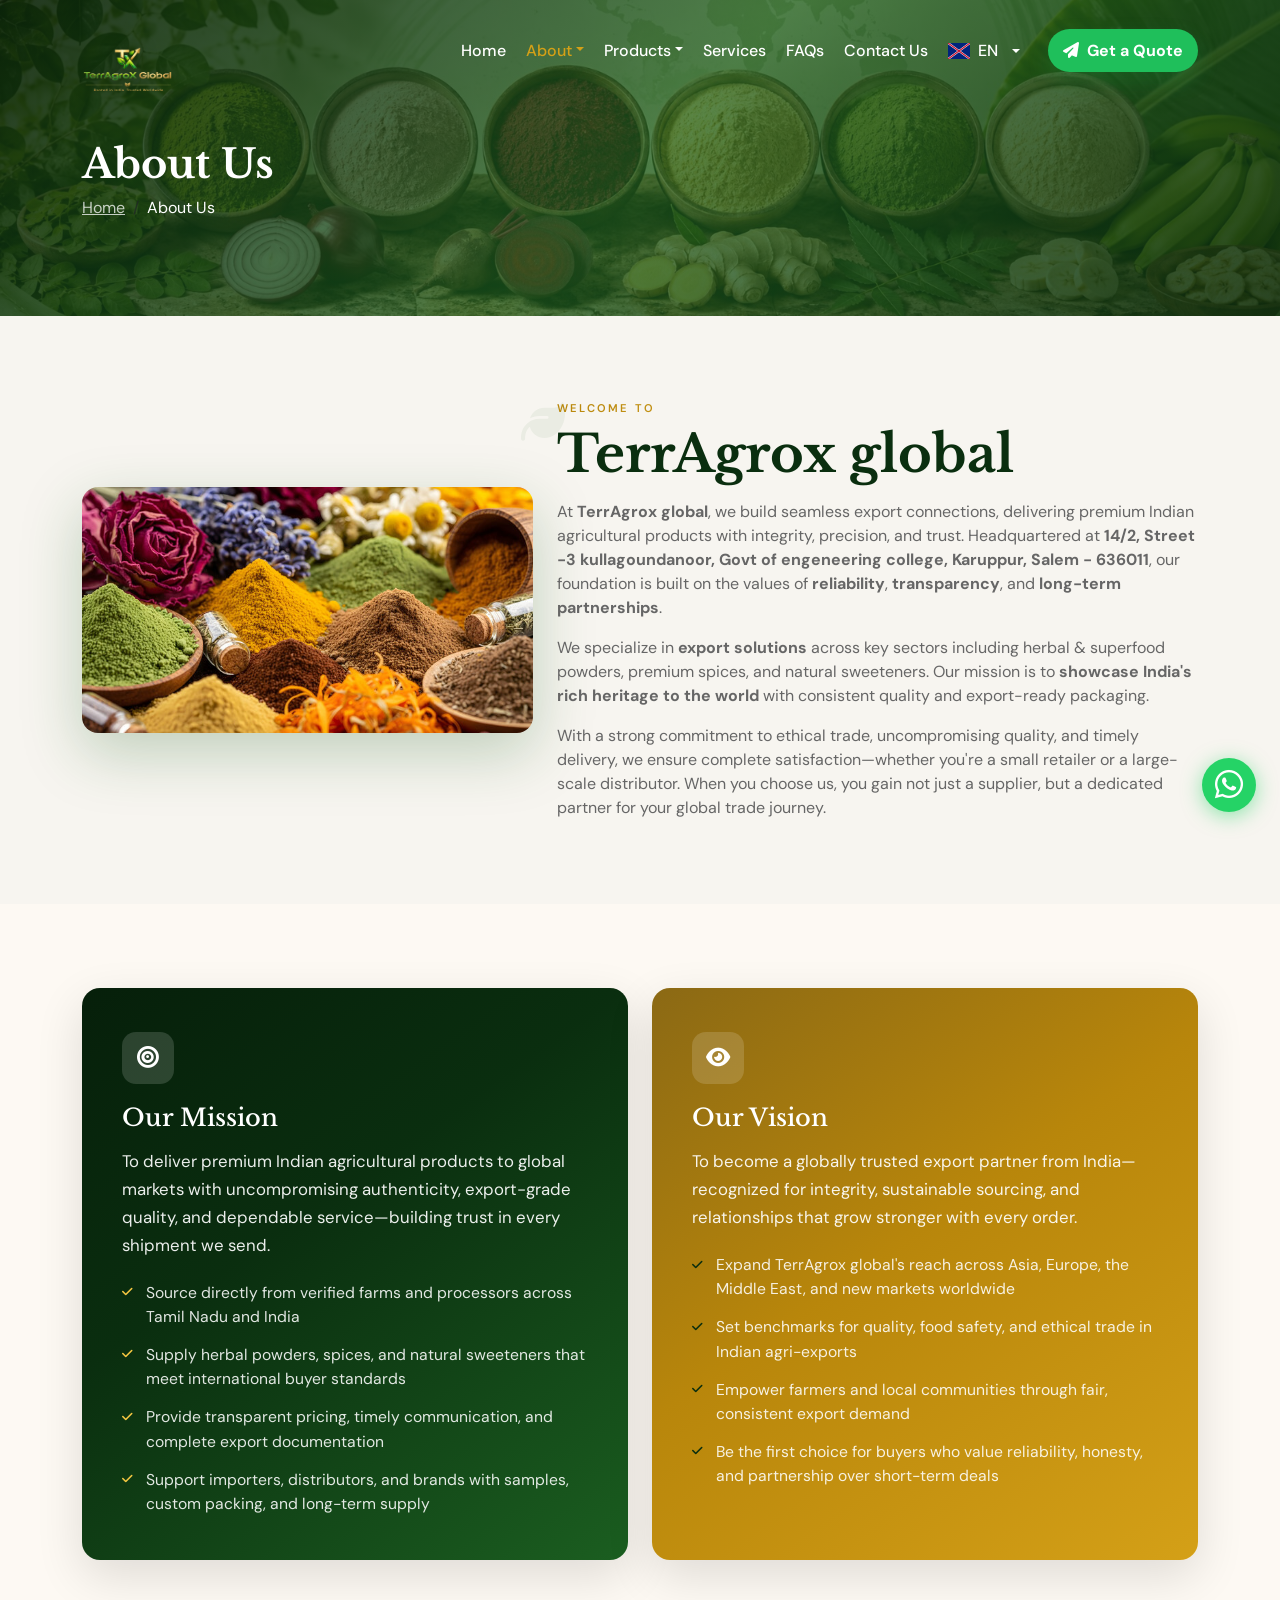
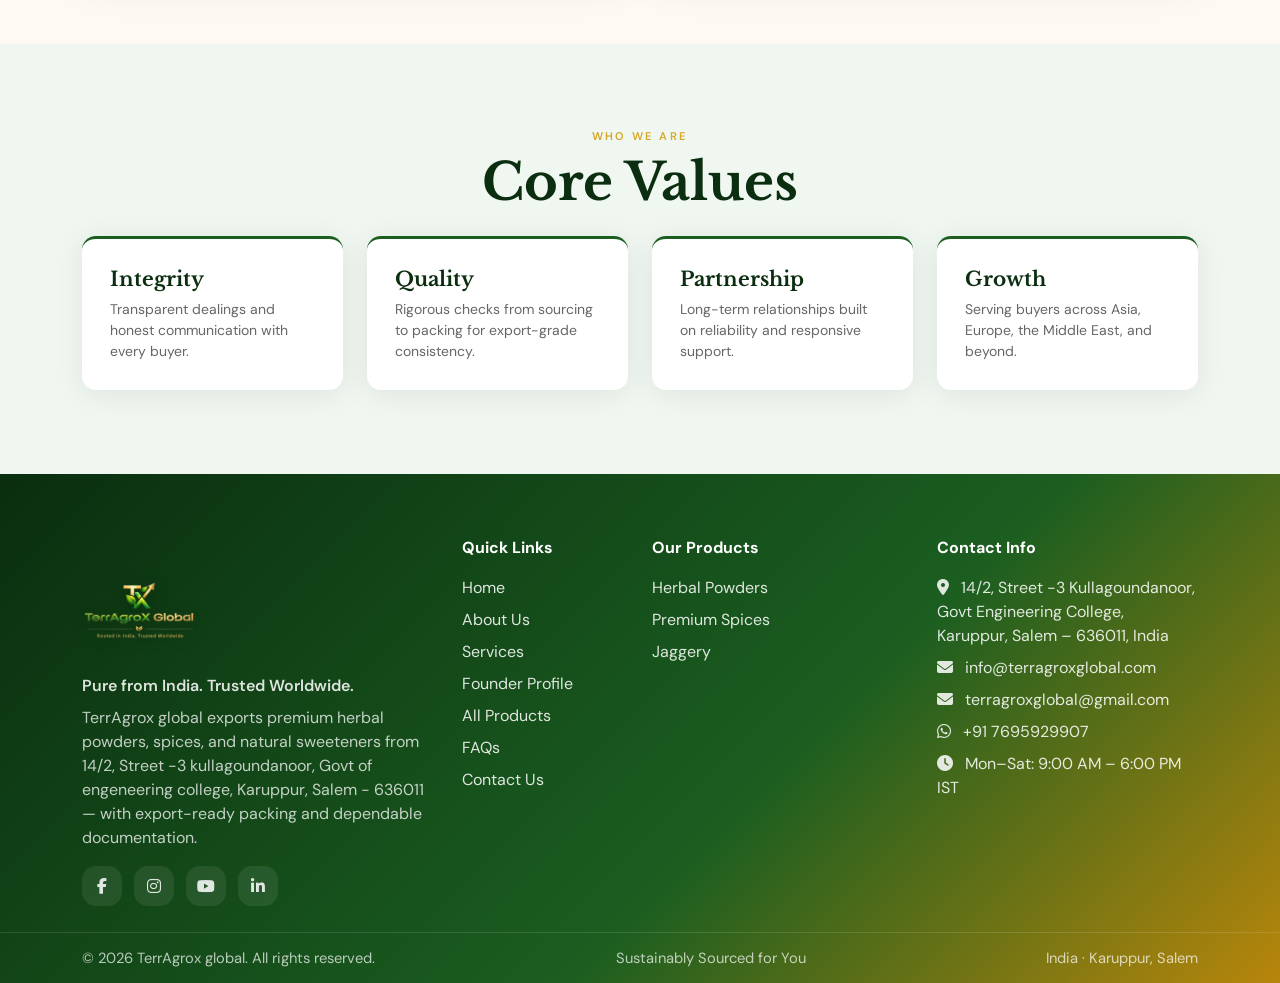
==== commit ecac7854: "Version 2 changes" ====
--- a/about-us.html
+++ b/about-us.html
@@ -48,6 +48,7 @@
                 <li><a class="dropdown-item" href="jaggery.html" data-i18n="nav_jaggery">Jaggery</a></li>
               </ul>
             </li>
+            <li class="nav-item"><a class="nav-link" href="services.html" data-i18n="nav_services">Services</a></li>
             <li class="nav-item"><a class="nav-link" href="faq.html" data-i18n="nav_faq">FAQs</a></li>
             <li class="nav-item"><a class="nav-link" href="contact-us.html" data-i18n="nav_contact">Contact Us</a></li>
             <li class="nav-item dropdown lang-dropdown">
@@ -63,12 +64,15 @@
                 <li><a class="dropdown-item lang-opt" href="#" data-lang="de" data-flag="de.svg" data-i18n="lang_de">German</a></li>
                 <li><a class="dropdown-item lang-opt" href="#" data-lang="es" data-flag="es.svg" data-i18n="lang_es">Spanish</a></li>
                 <li><a class="dropdown-item lang-opt" href="#" data-lang="ms" data-flag="ms.svg" data-i18n="lang_ms">Malay</a></li>
+                <li><a class="dropdown-item lang-opt" href="#" data-lang="hi" data-flag="hi.svg" data-i18n="lang_hi">Hindi</a></li>
+                <li><a class="dropdown-item lang-opt" href="#" data-lang="ja" data-flag="ja.svg" data-i18n="lang_ja">Japanese</a></li>
+                <li><a class="dropdown-item lang-opt" href="#" data-lang="pt" data-flag="pt.svg" data-i18n="lang_pt">Portuguese</a></li>
               </ul>
             </li>
 
             <li class="nav-item ms-lg-3">
-              <a class="btn btn-whatsapp" href="https://wa.me/917695929907" target="_blank" rel="noopener noreferrer">
-                <i class="fa-brands fa-whatsapp me-2"></i><span data-i18n="nav_whatsapp">WhatsApp Us</span>
+              <a class="btn btn-whatsapp" href="contact-us.html#waContactForm">
+                <i class="fa-solid fa-paper-plane me-2"></i><span data-i18n="nav_whatsapp">Get a Quote</span>
               </a>
             </li>
           </ul>
@@ -76,7 +80,7 @@
       </div>
     </nav>
 
-    <header class="page-hero-static" style="background-image:url('https://images.unsplash.com/photo-1543168256-418811576931?w=1400&amp;q=80')">
+    <header class="page-hero-static page-hero-about">
       <div class="container">
         <div class="inner" data-aos="fade-up">
           <h1 data-i18n="about_hero_h1">About Us</h1>
@@ -104,7 +108,7 @@
 
             <p class="muted mt-3" data-i18n-html="about_p1">
               At <strong>TerrAgrox global</strong>, we build seamless export connections, delivering premium Indian agricultural products with integrity, precision, and trust.
-              Headquartered in <strong>Salem, Tamil Nadu (India)</strong>, our foundation is built on the values of <strong>reliability</strong>, <strong>transparency</strong>, and <strong>long-term partnerships</strong>.
+              Headquartered at <strong>14/2, Street -3 kullagoundanoor, Govt of engeneering college, Karuppur, Salem - 636011</strong>, our foundation is built on the values of <strong>reliability</strong>, <strong>transparency</strong>, and <strong>long-term partnerships</strong>.
             </p>
             <p class="muted" data-i18n-html="about_p2">
               We specialize in <strong>export solutions</strong> across key sectors including herbal &amp; superfood powders, premium spices, and natural sweeteners.
@@ -201,7 +205,6 @@
                 <a href="#" aria-label="Facebook"><i class="fa-brands fa-facebook-f"></i></a>
                 <a href="#" aria-label="Instagram"><i class="fa-brands fa-instagram"></i></a>
                 <a href="#" aria-label="YouTube"><i class="fa-brands fa-youtube"></i></a>
-                <a href="#" aria-label="X"><i class="fa-brands fa-x-twitter"></i></a>
                 <a href="#" aria-label="LinkedIn"><i class="fa-brands fa-linkedin-in"></i></a>
               </div>
             </div>
@@ -210,6 +213,7 @@
               <ul class="list-unstyled mb-0">
                 <li class="mb-2"><a href="index.html" data-i18n="nav_home">Home</a></li>
                 <li class="mb-2"><a href="about-us.html" data-i18n="footer_about">About Us</a></li>
+                <li class="mb-2"><a href="services.html" data-i18n="nav_services">Services</a></li>
                 <li class="mb-2"><a href="founder.html" data-i18n="nav_founder">Founder Profile</a></li>
                 <li class="mb-2"><a href="products.html" data-i18n="nav_all_products">All Products</a></li>
                 <li class="mb-2"><a href="faq.html" data-i18n="nav_faq">FAQs</a></li>
@@ -227,9 +231,9 @@
             <div class="col-lg-3">
               <div class="fw-bold text-white mb-3" data-i18n="footer_contact_info">Contact Info</div>
               <ul class="list-unstyled mb-0">
-                <li class="mb-2"><i class="fa-solid fa-location-dot me-2"></i> 121/A Naranampalayam, Kamalapuram, Omalur TK, Salem – 636309, India</li>
+                <li class="mb-2"><i class="fa-solid fa-location-dot me-2"></i> 14/2, Street -3 Kullagoundanoor, Govt Engineering College, Karuppur, Salem – 636011, India</li>
                 <li class="mb-2"><i class="fa-solid fa-envelope me-2"></i> <a href="mailto:info@terragroxglobal.com">info@terragroxglobal.com</a></li>
-                <li class="mb-2"><i class="fa-solid fa-envelope me-2"></i> <a href="mailto:export@terragrox.com">export@terragrox.com</a></li>
+                <li class="mb-2"><i class="fa-solid fa-envelope me-2"></i> <a href="mailto:terragroxglobal@gmail.com">terragroxglobal@gmail.com</a></li>
                 <li class="mb-2"><i class="fa-brands fa-whatsapp me-2"></i> <a href="https://wa.me/917695929907" target="_blank" rel="noopener noreferrer">+91 7695929907</a></li>
                 <li class="mb-0"><i class="fa-solid fa-clock me-2"></i> <span data-i18n="footer_hours">Mon–Sat: 9:00 AM – 6:00 PM IST</span></li>
               </ul>
@@ -240,7 +244,8 @@
       <div class="bottom">
         <div class="container d-flex flex-column flex-md-row justify-content-between gap-2">
           <div>© <span id="year"></span> TerrAgrox global. All rights reserved.</div>
-          <div>India · Salem, Tamil Nadu</div>
+                    <div>Sustainably Sourced for You</div>
+          <div>India · Karuppur, Salem</div>
         </div>
       </div>
     </footer>
--- a/assets/css/style.css
+++ b/assets/css/style.css
@@ -112,6 +112,19 @@
 .tg-navbar.scrolled::after{
   opacity:1;
 }
+.tg-navbar.scrolled .nav-link:hover,
+.tg-navbar.scrolled .lang-dropdown .dropdown-toggle:hover{
+  color:#0a2e0f !important;
+}
+.tg-navbar.scrolled .nav-link.active{
+  color:var(--accent) !important;
+}
+.tg-navbar.scrolled .navbar-toggler{
+  border-color:rgba(27, 94, 15, .35);
+}
+.tg-navbar.scrolled .navbar-toggler-icon{
+  filter:invert(0);
+}
 /* Shimmer line along bottom edge */
 .tg-navbar.scrolled .container::after{
   content:"";
@@ -170,10 +183,14 @@
   background:linear-gradient(135deg, #b8860b, #f5c842);
   color:#0a2e0f;
 }
+.tg-navbar .lang-menu{
+  max-height:min(70vh, 420px);
+  overflow-y:auto;
+}
 .tg-navbar .navbar-toggler{ border-color:rgba(255,255,255,.35); }
 .tg-navbar .navbar-toggler-icon{ filter:invert(1); }
 @media (max-width: 991.98px){
-  .tg-navbar.scrolled .navbar-collapse{
+  .tg-navbar .navbar-collapse{
     margin-top:.75rem;
     padding:1rem;
     border-radius:var(--radius);
@@ -181,6 +198,31 @@
     box-shadow:inset 0 0 40px rgba(245, 200, 66, 0.12);
     border:1px solid rgba(245, 200, 66, 0.25);
   }
+  .tg-navbar .navbar-collapse .navbar-nav{
+    align-items:stretch !important;
+    gap:0 !important;
+  }
+  .tg-navbar .navbar-collapse .nav-link{
+    padding:.75rem .5rem;
+    border-radius:10px;
+  }
+  .tg-navbar .navbar-collapse .nav-item.ms-lg-3{
+    margin-left:0 !important;
+    margin-top:.5rem;
+  }
+  .tg-navbar .navbar-collapse .btn-whatsapp{
+    width:100%;
+    justify-content:center;
+    padding:.75rem 1rem;
+  }
+  .tg-navbar .navbar-collapse .dropdown-menu{
+    position:static !important;
+    float:none;
+    width:100%;
+    margin:.25rem 0 .5rem;
+    border:0;
+    background:rgba(0,0,0,.15);
+  }
 }
 
 /* Nested dropdown */
@@ -208,9 +250,9 @@
 .navbar-brand.brand-logo::first-letter{ font-size:inherit; }
 /* Navbar only — uses logo-nav.png (icon + name, no tagline) */
 .navbar-brand.brand-logo img{
-  height:clamp(84px, 14vmin, 118px);
+  height:clamp(64px, 9vmin, 90px);
   width:auto;
-  max-width:min(400px, 52vw);
+  max-width:min(320px, 44vw);
   object-fit:contain;
   object-position:left center;
   display:block;
@@ -223,7 +265,7 @@
   filter:drop-shadow(0 2px 8px rgba(0, 0, 0, 0.5));
 }
 .tg-navbar.scrolled .navbar-brand.brand-logo img{
-  height:clamp(76px, 12vmin, 104px);
+  height:clamp(56px, 8vmin, 78px);
   filter:drop-shadow(0 2px 6px rgba(0, 0, 0, 0.45));
 }
 .brand-logo{
@@ -232,20 +274,34 @@
 }
 
 @media (max-width: 991.98px){
+  .tg-navbar .container{
+    flex-wrap:wrap;
+    align-items:center;
+  }
+  .navbar-brand.brand-logo{
+    max-width:calc(100% - 56px);
+    margin-right:.5rem;
+  }
   .navbar-brand.brand-logo img{
-    height:clamp(72px, 13vmin, 92px);
-    max-width:min(280px, 52vw);
+    height:56px;
+    max-width:min(200px, 48vw);
+  }
+  .tg-navbar.scrolled .navbar-brand.brand-logo img{
+    height:52px;
   }
 }
 
 @media (max-width: 575.98px){
-  .navbar-brand.brand-logo{ margin-right:.5rem; }
+  .navbar-brand.brand-logo{
+    max-width:calc(100% - 52px);
+    margin-right:.35rem;
+  }
   .navbar-brand.brand-logo img{
-    height:clamp(64px, 15vmin, 76px);
-    max-width:min(220px, 58vw);
+    height:48px;
+    max-width:min(170px, 52vw);
   }
   .tg-navbar.scrolled .navbar-brand.brand-logo img{
-    height:clamp(52px, 13vmin, 64px);
+    height:44px;
   }
 }
 .footer-logo{
@@ -292,7 +348,12 @@
   content:"";
   position:absolute;
   inset:0;
-  background:linear-gradient(to right, rgba(10,40,15,0.88) 40%, rgba(15,58,26,0.45) 100%);
+  background:linear-gradient(
+    135deg,
+    rgba(6, 31, 10, 0.9) 0%,
+    rgba(27, 94, 32, 0.78) 45%,
+    rgba(10, 46, 15, 0.88) 100%
+  );
 }
 .hero .container{
   position:relative;
@@ -302,6 +363,11 @@
 }
 .hero .carousel-item .text-center{
   text-shadow:0 8px 24px rgba(0,0,0,.30);
+  text-align:center;
+  display:flex;
+  flex-direction:column;
+  align-items:center;
+  justify-content:center;
 }
 .hero .carousel-control-prev,
 .hero .carousel-control-next{
@@ -334,12 +400,16 @@
   font-size:clamp(2.2rem, 4.5vw, 4rem);
   line-height:1.05;
   margin-top:.75rem;
+  word-break:keep-all;
+  hyphens:none;
 }
 .hero p{
   color:rgba(255,255,255,.86);
   font-size:1.05rem;
   max-width:720px;
-  margin-top:1rem;
+  margin:1rem auto 0;
+  text-align:center;
+  display:inline-block;
 }
 .hero .btn{
   border-radius:999px;
@@ -410,10 +480,43 @@
 .home-cats{
   background:#fff;
 }
-.cat-tile{
-  text-decoration:none;
+.home-cats-section{ background:var(--white); }
+
+.cat-tile{ text-decoration:none; display:block; }
+
+.cat-tile-ico{
+  width:160px;
+  height:160px;
+  border-radius:50%;
+  overflow:hidden;
+  background:rgba(26,92,42,.06);
+  box-shadow:0 10px 30px rgba(0,0,0,.10);
+  transition:transform .35s ease, box-shadow .35s ease;
+}
+.cat-tile-ico img{
+  width:100%;
+  height:100%;
+  object-fit:cover;
   display:block;
-}
+  transition:transform .4s ease;
+}
+.cat-tile:hover .cat-tile-ico{
+  transform:translateY(-6px);
+  box-shadow:0 18px 40px rgba(27,94,32,.18);
+}
+.cat-tile:hover .cat-tile-ico img{ transform:scale(1.06); }
+
+.cat-tile-label{
+  font-weight:800;
+  letter-spacing:.1em;
+  text-transform:uppercase;
+  font-size:.85rem;
+  color:var(--text-dark);
+  margin-top:.5rem;
+}
+.cat-tile:hover .cat-tile-label{ color:var(--primary); }
+
+/* Legacy ico class kept for any other uses */
 .cat-tile .ico{
   width:92px;
   height:92px;
@@ -512,6 +615,10 @@
   transform:scale(0.97) translateY(-6px);
   box-shadow:0 16px 48px rgba(0,0,0,0.14);
 }
+.product-card.has-spec:hover{
+  transform:none;
+  box-shadow:0 16px 48px rgba(0,0,0,0.18);
+}
 .product-media{
   position:relative;
   height:230px;
@@ -594,40 +701,81 @@
 .product-card .product-overlay{ display:none; }
 .product-media::after{ display:none; }
 
+/* ---- Product spec hover panel ---- */
+.product-spec-panel{
+  position:absolute;
+  inset:0;
+  background:#fff;
+  padding:1.1rem 1.2rem 1rem;
+  opacity:0;
+  visibility:hidden;
+  transition:opacity .28s ease, visibility .28s ease;
+  overflow-y:auto;
+  display:flex;
+  flex-direction:column;
+  gap:.35rem;
+  z-index:8;
+  border-radius:16px;
+}
+.product-card:hover .product-spec-panel,
+.product-spec-panel.active{
+  opacity:1;
+  visibility:visible;
+}
+.spec-cat-label{
+  font-size:.62rem;
+  font-weight:800;
+  letter-spacing:.14em;
+  text-transform:uppercase;
+  color:var(--primary);
+}
+.spec-product-name{
+  font-family:var(--font-serif);
+  font-size:.9rem;
+  font-weight:700;
+  color:var(--primary-dark);
+  margin:0 0 .3rem;
+  line-height:1.2;
+}
+.spec-rows{ flex:1; border-top:1px solid rgba(0,0,0,.06); padding-top:.3rem; }
+.spec-row{
+  display:flex;
+  justify-content:space-between;
+  align-items:baseline;
+  padding:.22rem 0;
+  font-size:.72rem;
+  border-bottom:1px solid rgba(0,0,0,.05);
+  gap:.4rem;
+}
+.spec-row:last-child{ border-bottom:0; }
+.spec-row-label{ color:var(--text-muted); flex-shrink:0; font-weight:500; }
+.spec-row-val{ font-weight:700; color:var(--text-dark); text-align:right; font-size:.7rem; }
+.spec-applications{
+  font-size:.68rem;
+  color:var(--text-muted);
+  line-height:1.45;
+  padding:.3rem 0 .4rem;
+  border-top:1px solid rgba(0,0,0,.06);
+}
+.spec-applications strong{ color:var(--primary-dark); display:block; margin-bottom:.15rem; font-size:.68rem; }
+.spec-enquire-btn{
+  display:flex;
+  align-items:center;
+  justify-content:center;
+  gap:.45rem;
+  background:var(--primary);
+  color:#fff !important;
+  border-radius:8px;
+  padding:.5rem;
+  font-size:.8rem;
+  font-weight:700;
+  text-decoration:none;
+  margin-top:auto;
+  transition:background .25s;
+}
+.spec-enquire-btn:hover{ background:#25d366; color:#fff !important; }
+
 /* Products page sidebar + intro */
-.product-sidebar{
-  background:var(--white);
-  border-radius:calc(var(--radius) + 6px);
-  box-shadow:var(--card-shadow);
-  padding:18px 16px;
-  position:sticky;
-  top:96px;
-}
-.product-sidebar .sidebar-title{
-  font-family:var(--font-serif), Georgia, serif;
-  font-weight:700;
-  font-size:1.35rem;
-  color:var(--primary-dark);
-  margin:0 0 12px;
-}
-.product-sidebar .list-group{
-  border-radius:14px;
-  overflow:hidden;
-}
-.product-sidebar .list-group-item{
-  border:0;
-  border-bottom:1px solid rgba(15,58,26,.08);
-  padding:.85rem 1rem;
-  font-weight:700;
-  color:var(--text-dark);
-  background:rgba(15,58,26,.03);
-}
-.product-sidebar .list-group-item:last-child{ border-bottom:0; }
-.product-sidebar .list-group-item:hover{ background:rgba(201,146,42,.10); }
-.product-sidebar .list-group-item.active{
-  background:var(--gradient-gold);
-  color:#0a2e0f;
-}
 
 .product-intro{
   background:var(--white);
@@ -651,6 +799,153 @@
   font-weight:700;
   color:var(--primary-dark);
   font-size:clamp(1.6rem, 2.2vw, 2.1rem);
+}
+.product-highlight-card{
+  border-radius:20px;
+  overflow:hidden;
+  background:var(--white);
+  box-shadow:0 8px 40px rgba(0,0,0,.08);
+  border:1px solid rgba(27,94,32,.07);
+}
+.product-highlight-img{
+  height:240px;
+  overflow:hidden;
+  border-radius:14px;
+  margin:14px;
+}
+.product-highlight-img img{
+  width:100%;
+  height:100%;
+  object-fit:cover;
+  display:block;
+  border-radius:14px;
+}
+.product-highlight-body{
+  padding:2.25rem 2.5rem 2.25rem 1.5rem;
+}
+.product-highlight-body h2{
+  font-family:var(--font-serif), Georgia, serif;
+  font-size:clamp(1.75rem, 2.5vw, 2.4rem);
+  color:var(--primary-dark);
+  margin-bottom:.75rem;
+}
+.product-highlight-body p{
+  font-size:1rem;
+  line-height:1.75;
+  color:var(--text-muted);
+  max-width:600px;
+  margin:0;
+}
+@media (max-width:767.98px){
+  .product-highlight-img{ height:200px; margin:10px; }
+  .product-highlight-body{ padding:1.5rem 1.25rem; }
+}
+
+/* ---- Why Choose section (two-tone feature strip) ---- */
+.why-choose-section{ overflow:hidden; }
+.why-choose-inner{
+  display:flex;
+  align-items:stretch;
+  min-height:240px;
+}
+.why-choose-left{
+  flex:1 1 0;
+  background:#f2ede5;
+  padding:3rem 3.5rem 3rem clamp(1.5rem, 5vw, 4rem);
+  display:flex;
+  flex-direction:column;
+  justify-content:center;
+}
+.why-choose-right{
+  flex:1 1 0;
+  background:#c9a06a;
+  padding:3rem clamp(1.5rem, 5vw, 4rem) 3rem 3.5rem;
+  display:flex;
+  flex-direction:column;
+  justify-content:center;
+}
+.why-choose-center{
+  flex:0 0 200px;
+  display:flex;
+  align-items:center;
+  justify-content:center;
+  position:relative;
+  z-index:5;
+}
+.why-center-img{
+  width:176px;
+  height:176px;
+  border-radius:50%;
+  border:5px solid #fff;
+  box-shadow:0 10px 40px rgba(0,0,0,.20);
+  overflow:hidden;
+  background:var(--bg-cream);
+  display:flex;
+  align-items:center;
+  justify-content:center;
+  text-align:center;
+  color:var(--text-muted);
+  font-size:.75rem;
+  font-weight:600;
+  line-height:1.55;
+  padding:1rem;
+}
+.why-center-img img{
+  width:100%;
+  height:100%;
+  object-fit:cover;
+  display:block;
+}
+.why-feature{
+  display:flex;
+  align-items:flex-start;
+  gap:1rem;
+  padding:.85rem 0;
+}
+.why-choose-left .why-feature:not(:last-child){ border-bottom:1px solid rgba(0,0,0,.09); }
+.why-choose-right .why-feature:not(:last-child){ border-bottom:1px solid rgba(255,255,255,.22); }
+.why-feature-icon{
+  width:44px;
+  height:44px;
+  border-radius:50%;
+  background:rgba(255,255,255,.72);
+  display:flex;
+  align-items:center;
+  justify-content:center;
+  flex:0 0 44px;
+  box-shadow:0 2px 8px rgba(0,0,0,.10);
+}
+.why-choose-left .why-feature-icon i{ color:var(--primary-dark); }
+.why-choose-right .why-feature-icon i{ color:#5a3800; }
+.why-feature-text h6{
+  font-family:var(--font-serif), Georgia, serif;
+  font-weight:700;
+  color:var(--text-dark);
+  margin-bottom:.12rem;
+  font-size:.95rem;
+}
+.why-choose-right .why-feature-text h6{ color:#1a0d00; }
+.why-feature-text p{
+  color:var(--text-muted);
+  font-size:.83rem;
+  margin:0;
+  line-height:1.5;
+}
+.why-choose-right .why-feature-text p{ color:rgba(50,25,0,.72); }
+
+@media (max-width:991.98px){
+  .why-choose-inner{ flex-direction:column; }
+  .why-choose-center{
+    order:-1;
+    flex:0 0 auto;
+    width:100%;
+    padding:2rem 0;
+    background:linear-gradient(to bottom, #f2ede5 50%, #c9a06a 50%);
+  }
+  .why-choose-left,.why-choose-right{
+    width:100%;
+    padding:1.75rem 1.5rem;
+  }
 }
 @media (max-width: 991.98px){
   .product-sidebar{ position:static; top:auto; }
@@ -824,72 +1119,173 @@
 .checklist i{ color:var(--primary-light); margin-top:2px; }
 
 /* Testimonials */
-.testimonials-dark{
-  background:#0f3a1a;
+.testimonials-section{
   padding:84px 0;
-}
-.testimonials-dark .section-label{
-  color:var(--accent-bright);
-  background:none;
-  -webkit-background-clip:border-box;
-  background-clip:border-box;
-}
-.testimonials-dark .section-title{ color:#fff; }
-.testimonials-dark .carousel-control-prev-icon,
-.testimonials-dark .carousel-control-next-icon{
-  filter:invert(1);
-}
-.testimonials-dark .carousel-indicators [data-bs-target]{
-  background-color:rgba(255,255,255,.45);
-}
-.testimonials-dark .carousel-indicators .active{
-  background-color:var(--accent-bright);
-}
-.quote-mark{
+  background:linear-gradient(165deg, #e8f0e4 0%, #f3efe6 42%, #faf6ef 100%);
+  position:relative;
+  overflow:visible;
+}
+.testimonials-section::before{
+  content:"";
   position:absolute;
-  top:-15px;
-  left:15px;
-  right:auto;
-  font-family:var(--font-serif);
-  font-size:7rem;
-  color:var(--accent-light);
-  opacity:.15;
-  line-height:1;
-}
-.testimonial-dark{
-  position:relative;
-  padding:2.5rem;
-  background:rgba(255,255,255,0.06);
-  backdrop-filter:blur(10px);
-  border:1px solid rgba(255,255,255,0.1);
-  border-radius:16px;
-}
-.testimonial-dark .avatar{
-  width:56px;
-  height:56px;
+  inset:0;
+  background:
+    radial-gradient(ellipse 70% 50% at 10% 20%, rgba(27, 94, 32, 0.08), transparent 55%),
+    radial-gradient(ellipse 60% 45% at 90% 80%, rgba(184, 134, 11, 0.1), transparent 50%);
+  pointer-events:none;
+}
+.testimonials-section > .container{ position:relative; z-index:1; }
+.testimonials-section .section-title{ color:var(--primary-dark); }
+.testimonials-marquee-outer{
+  position:relative;
+  z-index:1;
+  padding:.5rem 0 1rem;
+}
+.testimonials-marquee{
+  overflow:hidden;
+  width:100%;
+  mask-image:linear-gradient(90deg, transparent, #000 6%, #000 94%, transparent);
+  -webkit-mask-image:linear-gradient(90deg, transparent, #000 6%, #000 94%, transparent);
+}
+.testimonials-marquee-track{
+  display:flex;
+  width:max-content;
+  will-change:transform;
+  animation:tg-testimonial-marquee var(--marquee-duration, 55s) linear infinite;
+}
+.testimonials-marquee:hover .testimonials-marquee-track,
+.testimonials-marquee:focus-within .testimonials-marquee-track{
+  animation-play-state:paused;
+}
+.testimonials-marquee-set{
+  display:flex;
+  flex-shrink:0;
+  gap:1.25rem;
+  padding:0 0.625rem;
+}
+.testimonials-marquee-set .testimonial-card{
+  flex:0 0 360px;
+  width:360px;
+  max-width:min(360px, 78vw);
+  display:flex;
+  flex-direction:column;
+}
+.testimonials-marquee-set .review-profile{ margin-top:auto; }
+@keyframes tg-testimonial-marquee{
+  from{ transform:translateX(0); }
+  to{ transform:translateX(-50%); }
+}
+@media (prefers-reduced-motion:reduce){
+  .testimonials-marquee-track{
+    animation:none;
+    flex-wrap:wrap;
+    width:100%;
+    justify-content:center;
+    gap:1.25rem;
+  }
+  .testimonials-marquee-set--clone{ display:none; }
+  .testimonials-marquee{
+    overflow:visible;
+    mask-image:none;
+    -webkit-mask-image:none;
+  }
+}
+.testimonial-card{
+  position:relative;
+  padding:1.5rem 1.75rem 1.5rem;
+  background:var(--white);
+  border-radius:20px;
+  box-shadow:0 12px 40px rgba(10, 46, 15, 0.08), 0 2px 8px rgba(0, 0, 0, 0.04);
+  border:1px solid rgba(27, 94, 32, 0.08);
+  border-left:4px solid var(--accent);
+}
+.testimonial-card{
+  position:relative;
+  padding:1.5rem 1.75rem 1.5rem;
+  background:var(--white);
+  border-radius:20px;
+  box-shadow:0 12px 40px rgba(10, 46, 15, 0.08), 0 2px 8px rgba(0, 0, 0, 0.04);
+  border:1px solid rgba(27, 94, 32, 0.08);
+  border-left:4px solid var(--accent);
+}
+.testimonial-quote{
+  display:inline-flex;
+  align-items:center;
+  justify-content:center;
+  width:2.5rem;
+  height:2.5rem;
+  margin-bottom:.85rem;
+  border-radius:12px;
+  background:linear-gradient(135deg, rgba(184, 134, 11, 0.15), rgba(245, 200, 66, 0.25));
+  color:var(--accent);
+  font-size:1rem;
+}
+.testimonial-card .review-text{
+  color:var(--text-dark);
+  font-size:1rem;
+  line-height:1.6;
+  margin:0 0 1.25rem;
+}
+.review-profile{
+  display:flex;
+  align-items:center;
+  gap:1rem;
+  padding-top:1rem;
+  border-top:1px solid rgba(27, 94, 32, 0.1);
+  margin:0;
+}
+.review-avatar{
+  flex-shrink:0;
+  width:64px;
+  height:64px;
   border-radius:50%;
-  border:2px solid var(--accent-light);
-  object-fit:cover;
-}
-.testimonial-dark .review-text{
-  color:rgba(255,255,255,0.85);
-  margin-top:1rem;
-  margin-bottom:0;
-  line-height:1.7;
-}
-.testimonial-dark .author-name{
-  font-family:var(--font-serif),Georgia,serif;
-  color:#fff;
+  display:flex;
+  align-items:center;
+  justify-content:center;
   font-weight:700;
-  font-size:1.15rem;
-}
-.testimonial-dark .author-meta{
-  color:var(--accent-light);
-  font-size:.9rem;
-}
-.testimonial-dark .stars{
-  color:var(--accent-bright);
-  letter-spacing:2px;
+  font-size:1.1rem;
+  letter-spacing:.04em;
+  color:#fff;
+  border:3px solid var(--white);
+  box-shadow:0 0 0 2px var(--accent-light), 0 6px 18px rgba(10, 46, 15, 0.15);
+}
+.review-avatar--1{ background:linear-gradient(145deg, #1b5e20, #2e7d32); }
+.review-avatar--2{ background:linear-gradient(145deg, #b8860b, #d4a017); }
+.review-avatar--3{ background:linear-gradient(145deg, #0a2e0f, #1b5e20); }
+.review-avatar--4{ background:linear-gradient(145deg, #5d4037, #8d6e63); }
+.review-avatar--5{ background:linear-gradient(145deg, #1565c0, #42a5f5); }
+.review-profile-info{ min-width:0; }
+.testimonial-card .author-name{
+  font-family:var(--font-serif), Georgia, serif;
+  color:var(--primary-dark);
+  font-weight:700;
+  font-size:1.12rem;
+  line-height:1.3;
+}
+.testimonial-card .author-role{
+  color:var(--primary);
+  font-size:.82rem;
+  font-weight:600;
+  text-transform:uppercase;
+  letter-spacing:.06em;
+  margin-top:.15rem;
+}
+.testimonial-card .author-meta{
+  color:var(--text-muted);
+  font-size:.88rem;
+  margin-top:.25rem;
+}
+.testimonial-card .author-meta i{
+  color:var(--accent);
+  margin-right:.25rem;
+  font-size:.75rem;
+}
+.testimonial-card .stars{
+  margin-top:.45rem;
+  color:var(--accent);
+  font-size:.8rem;
+  display:flex;
+  gap:.2rem;
 }
 
 /* Footer */
@@ -970,7 +1366,12 @@
   content:"";
   position:absolute;
   inset:0;
-  background:linear-gradient(135deg, rgba(10,40,15,0.82), rgba(15,58,26,0.55));
+  background:linear-gradient(
+    135deg,
+    rgba(6, 31, 10, 0.88) 0%,
+    rgba(27, 94, 32, 0.75) 50%,
+    rgba(10, 46, 15, 0.85) 100%
+  );
 }
 .page-hero-slider .hero-caption{
   position:absolute;
@@ -989,6 +1390,12 @@
 .page-hero-slider h1{
   font-size:clamp(2.1rem, 4vw, 3.4rem);
   margin:0;
+  word-break: keep-all;
+  hyphens: none;
+}
+.page-hero-slider .hero-caption .inner p{
+  margin-left:auto;
+  margin-right:auto;
 }
 .page-hero-slider .breadcrumb{
   justify-content:center;
@@ -1028,6 +1435,8 @@
 .contact-ico i{ color:var(--primary); font-size:1.4rem; }
 .contact-card h6{ margin:0; font-weight:800; letter-spacing:.02em; }
 .contact-card p{ margin:.25rem 0 0 0; color:var(--text-muted); font-weight:600; }
+.contact-card a{ color:var(--text-dark) !important; text-decoration:none; }
+.contact-card a:hover{ color:var(--primary) !important; text-decoration:underline; }
 .contact-form-title{ font-size:clamp(2rem, 3.2vw, 2.8rem); }
 .btn-submit{
   background:var(--primary);
@@ -1142,6 +1551,68 @@
 }
 .stars{ color:var(--accent-bright); letter-spacing:1px; }
 
+/* Services page cards */
+.services-grid-section{
+  padding-top:0;
+}
+.service-card{
+  background:#fff;
+  border-radius:var(--radius);
+  padding:1.75rem 1.5rem;
+  box-shadow:var(--card-shadow);
+  border-top:4px solid var(--accent);
+  height:100%;
+  transition:transform .35s ease, box-shadow .35s ease;
+}
+.service-card:hover{
+  transform:translateY(-5px);
+  box-shadow:0 14px 40px rgba(0,0,0,.12);
+}
+.service-card-ico{
+  width:52px;
+  height:52px;
+  border-radius:50%;
+  background:linear-gradient(135deg, var(--primary-dark), var(--primary-light));
+  color:#fff;
+  display:flex;
+  align-items:center;
+  justify-content:center;
+  font-size:1.25rem;
+  margin-bottom:1rem;
+}
+.service-card h3{
+  font-family:var(--font-serif);
+  color:var(--primary-dark);
+  margin-bottom:.65rem;
+}
+
+.service-card-img-wrapper{
+  position:relative;
+  overflow:hidden;
+  border-radius:calc(var(--radius) - .25rem);
+  background:#f5f5f5;
+}
+
+.service-card-img-wrapper img{
+  display:block;
+  width:100%;
+  height:260px;
+  object-fit:cover;
+}
+
+.service-card-label{
+  position:absolute;
+  left:0;
+  right:0;
+  bottom:0;
+  background:var(--accent);
+  color:#fff;
+  text-align:center;
+  padding:.9rem 1rem;
+  font-weight:700;
+  font-size:1rem;
+}
+
 /* Why choose — feature grid */
 .why-section{ padding:84px 0; background:var(--bg-cream); }
 .why-feature-card{
@@ -1182,7 +1653,139 @@
   margin:0;
 }
 
-/* Export process */
+/* Global export markets — footprint cards */
+.export-markets-section{
+  position:relative;
+  padding:clamp(4rem, 8vw, 5.5rem) 0 clamp(4.5rem, 9vw, 6rem);
+  overflow:hidden;
+}
+.export-markets-bg{
+  position:absolute;
+  inset:0;
+  background:
+    linear-gradient(180deg, rgba(6, 31, 10, 0.88) 0%, rgba(27, 94, 32, 0.8) 100%),
+    url("../mapsterra.jpeg") center/cover no-repeat;
+  z-index:0;
+}
+.export-markets-inner{
+  position:relative;
+  z-index:1;
+}
+.export-markets-title{
+  font-family:var(--font-serif);
+  font-size:clamp(1.75rem, 4vw, 2.75rem);
+  font-weight:700;
+  color:#fff;
+  line-height:1.15;
+  margin-bottom:1rem;
+}
+.export-markets-lead{
+  max-width:820px;
+  margin-left:auto;
+  margin-right:auto;
+  color:rgba(255,255,255,.88);
+  font-size:clamp(.95rem, 2vw, 1.05rem);
+  line-height:1.75;
+}
+.export-market-card{
+  background:rgba(10, 46, 15, 0.94);
+  border:1px solid rgba(212, 160, 23, 0.22);
+  border-radius:28px 0 28px 0;
+  padding:1.15rem 1rem 1.25rem;
+  color:#fff;
+  box-shadow:0 12px 32px rgba(0, 0, 0, 0.28);
+  transition:transform .3s ease, box-shadow .3s ease, border-color .3s ease;
+}
+.export-market-card:hover{
+  transform:translateY(-4px);
+  border-color:rgba(245, 200, 66, 0.45);
+  box-shadow:0 18px 40px rgba(0, 0, 0, 0.35);
+}
+.export-market-flag{
+  display:block;
+  font-size:1.35rem;
+  line-height:1;
+  margin-bottom:.5rem;
+}
+.export-market-name{
+  font-family:var(--font-serif);
+  font-size:clamp(1rem, 2.2vw, 1.15rem);
+  font-weight:700;
+  margin:0 0 .4rem;
+  color:#fff;
+}
+.export-market-products{
+  font-size:.85rem;
+  line-height:1.5;
+  color:rgba(255,255,255,.82);
+  margin:0;
+}
+
+/* Global export journey — timeline cards */
+.export-journey-section{
+  padding:clamp(4rem, 8vw, 5.5rem) 0;
+  background:var(--bg-cream);
+}
+.export-journey-lead{
+  max-width:720px;
+}
+.export-journey-track{
+  display:flex;
+  justify-content:space-between;
+  align-items:flex-start;
+  gap:clamp(.75rem, 2vw, 1.25rem);
+  position:relative;
+  padding-top:.25rem;
+}
+.export-journey-track::before{
+  content:"";
+  position:absolute;
+  top:28px;
+  left:8%;
+  right:8%;
+  height:2px;
+  background:linear-gradient(90deg, transparent, #c5c5c5 8%, #c5c5c5 92%, transparent);
+  z-index:0;
+}
+.export-journey-step{
+  flex:1 1 0;
+  min-width:0;
+  text-align:center;
+  position:relative;
+  z-index:1;
+}
+.export-journey-num{
+  width:56px;
+  height:56px;
+  margin:0 auto 1rem;
+  border-radius:50%;
+  background:var(--primary-dark);
+  border:3px solid var(--accent-light);
+  color:#fff;
+  font-family:var(--font-serif);
+  font-size:1.35rem;
+  font-weight:700;
+  display:flex;
+  align-items:center;
+  justify-content:center;
+  box-shadow:0 4px 14px rgba(10, 46, 15, 0.2);
+}
+.export-journey-title{
+  font-family:var(--font-serif);
+  font-size:clamp(.95rem, 1.8vw, 1.12rem);
+  font-weight:700;
+  color:var(--primary-dark);
+  margin:0 0 .35rem;
+  line-height:1.25;
+}
+.export-journey-desc{
+  font-size:clamp(.8rem, 1.5vw, .9rem);
+  color:var(--text-muted);
+  margin:0;
+  line-height:1.45;
+}
+
+/* Legacy export process (other pages) */
 .export-process-section{
   padding:84px 0;
   background:var(--bg-cream);
@@ -1283,9 +1886,19 @@
   content:"";
   position:absolute;
   inset:0;
-  background:rgba(10,40,15,0.75);
+  background:linear-gradient(
+    135deg,
+    rgba(6, 31, 10, 0.88) 0%,
+    rgba(27, 94, 32, 0.72) 50%,
+    rgba(10, 46, 15, 0.86) 100%
+  );
 }
 .page-hero-static .container{ position:relative; z-index:2; }
+.page-hero-about{
+  background-image:url("../herbal-hero.jpeg");
+  background-size:cover;
+  background-position:center;
+}
 .about-story-text{
   position:relative;
   z-index:1;
@@ -1495,3 +2108,325 @@
   left:auto;
   right:-8px;
 }
+
+/* ==================== Mobile & tablet responsiveness ==================== */
+html{
+  overflow-x:hidden;
+  -webkit-text-size-adjust:100%;
+}
+body{
+  overflow-x:hidden;
+  max-width:100%;
+}
+
+img,
+video,
+iframe,
+svg{
+  max-width:100%;
+  height:auto;
+}
+
+@media (max-width: 991.98px){
+  .section,
+  .why-section,
+  .export-process-section,
+  .faq-section,
+  .certs-section{
+    padding:clamp(2.75rem, 8vw, 4rem) 0;
+  }
+
+  .container{
+    padding-left:max(1rem, env(safe-area-inset-left));
+    padding-right:max(1rem, env(safe-area-inset-right));
+  }
+
+  .hero,
+  .hero .carousel,
+  .hero .carousel-inner,
+  .hero .carousel-item{
+    min-height:100svh;
+    height:100svh;
+  }
+  .hero .container{
+    padding-top:clamp(5.5rem, 18vw, 7rem);
+    padding-bottom:3rem;
+  }
+  .hero h1{
+    font-size:clamp(1.65rem, 7.5vw, 2.35rem);
+    line-height:1.12;
+  }
+  .hero p{
+    font-size:.95rem;
+    margin-left:auto;
+    margin-right:auto;
+  }
+  .hero .d-flex.flex-wrap.gap-2{
+    flex-direction:column;
+    align-items:stretch !important;
+  }
+  .hero .d-flex.flex-wrap.gap-2 .btn{
+    width:100%;
+    text-align:center;
+  }
+
+  .page-hero-static{
+    padding:clamp(5.5rem, 16vw, 6.5rem) 0 clamp(2.5rem, 6vw, 3rem);
+  }
+  .page-hero-static h1{
+    font-size:clamp(1.65rem, 6.5vw, 2.25rem);
+  }
+
+  .page-hero-slider .carousel,
+  .page-hero-slider .carousel-inner,
+  .page-hero-slider .carousel-item{
+    height:clamp(240px, 42vw, 300px);
+  }
+  .page-hero-slider h1{
+    font-size:clamp(1.5rem, 6vw, 2rem);
+    line-height:1.15;
+  }
+  .page-hero-slider .hero-subtitle{
+    font-size:.9rem;
+  }
+  .page-hero-slider .breadcrumb{
+    font-size:.85rem;
+    flex-wrap:wrap;
+  }
+
+  .stats{ padding:1.5rem 0; }
+  .stat{
+    justify-content:center;
+    text-align:center;
+    flex-direction:column;
+    align-items:center;
+  }
+
+  .cat-tile .ico{
+    width:76px;
+    height:76px;
+  }
+  .cat-tile .ico img{
+    width:58px;
+    height:58px;
+  }
+
+  .product-sidebar .list-group{
+    display:flex;
+    flex-direction:row;
+    flex-wrap:wrap;
+    gap:.5rem;
+  }
+  .product-sidebar .list-group-item{
+    flex:1 1 auto;
+    border-radius:999px !important;
+    border:1px solid rgba(27,94,32,.15) !important;
+    text-align:center;
+    padding:.55rem .85rem;
+    font-size:.85rem;
+  }
+  .product-sidebar .sidebar-title{
+    width:100%;
+    margin-bottom:.75rem;
+  }
+
+  .product-intro{ padding:14px; }
+  .product-intro-media img{ height:180px; }
+
+  .filter-tabs{
+    gap:.5rem !important;
+  }
+  .filter-tabs .btn{
+    flex:1 1 calc(50% - .5rem);
+    min-width:0;
+    font-size:.8rem;
+    padding:.5rem .65rem;
+  }
+
+  .cert-marquee{
+    padding:24px 0 32px;
+    -webkit-mask-image:linear-gradient(90deg, transparent, #000 6%, #000 94%, transparent);
+    mask-image:linear-gradient(90deg, transparent, #000 6%, #000 94%, transparent);
+  }
+  .cert-marquee-list img{
+    min-width:0;
+    width:clamp(120px, 38vw, 180px);
+    height:clamp(80px, 22vw, 110px);
+    padding:12px 16px;
+  }
+
+  .cta{
+    padding:1.5rem 1.25rem;
+    text-align:center;
+  }
+  .cta .col-lg-4,
+  .cta .col-lg-8{
+    text-align:center !important;
+  }
+  .cta .d-flex.flex-wrap.gap-2{
+    justify-content:center !important;
+  }
+  .cta .btn{
+    width:100%;
+    max-width:320px;
+  }
+
+  .testimonial-card{ padding:1.5rem 1.25rem 1.35rem; }
+  .testimonials-marquee-set .testimonial-card{
+    flex:0 0 min(300px, 85vw);
+    width:min(300px, 85vw);
+  }
+  .review-avatar{ width:52px; height:52px; font-size:.95rem; }
+
+  .footer .top{ padding:2.5rem 0 1.5rem; }
+  .footer .row > [class*="col-"]{
+    text-align:center;
+  }
+  .footer-logo{
+    margin-left:auto;
+    margin-right:auto;
+  }
+  .footer .social{
+    justify-content:center;
+    display:flex;
+    flex-wrap:wrap;
+  }
+  .footer ul{
+    padding-left:0;
+  }
+
+  .founder-stat-inline{
+    flex-direction:column;
+    align-items:stretch;
+  }
+  .founder-stat-pill{
+    text-align:center;
+  }
+  .founder-profile-img{
+    max-height:360px;
+    object-fit:cover;
+    width:100%;
+  }
+
+  .contact-card{
+    flex-direction:column;
+    text-align:center;
+    align-items:center;
+  }
+
+  .map-embed-wrap iframe{
+    height:260px !important;
+    min-height:220px;
+  }
+
+  .whatsapp-float{
+    bottom:max(1rem, env(safe-area-inset-bottom));
+    right:max(1rem, env(safe-area-inset-right));
+    width:50px;
+    height:50px;
+    font-size:1.45rem;
+  }
+  .back-to-top{
+    bottom:max(1rem, env(safe-area-inset-bottom));
+    right:max(4.5rem, calc(1rem + env(safe-area-inset-right) + 50px));
+  }
+
+  .why-feature-card{ padding:1.35rem 1.15rem; }
+  .mission-card,
+  .vision-card{ padding:1.5rem 1.25rem; }
+  .about-highlight-img img{
+    width:100%;
+    max-height:320px;
+    object-fit:cover;
+  }
+  .about-story-text::before{ display:none; }
+
+  .reach-section .row.align-items-center{
+    text-align:center;
+  }
+
+  .export-journey-track{
+    flex-direction:column;
+    align-items:stretch;
+    gap:1rem;
+    padding-left:0;
+  }
+  .export-journey-track::before{
+    display:none;
+  }
+  .export-journey-step{
+    display:grid;
+    grid-template-columns:48px 1fr;
+    column-gap:.85rem;
+    row-gap:.15rem;
+    text-align:left;
+    align-items:center;
+    background:#fff;
+    border-radius:var(--radius);
+    padding:1rem 1.15rem;
+    box-shadow:var(--card-shadow);
+  }
+  .export-journey-num{
+    margin:0;
+    grid-row:1 / span 2;
+    width:48px;
+    height:48px;
+    font-size:1.15rem;
+  }
+  .export-journey-title{
+    margin-bottom:0;
+    align-self:end;
+  }
+  .export-journey-desc{
+    align-self:start;
+  }
+
+  .export-markets-title{
+    font-size:clamp(1.45rem, 6vw, 1.85rem);
+  }
+  .export-market-card{
+    padding:1rem .85rem;
+  }
+}
+
+@media (max-width: 575.98px){
+  .section-title.section-title-lg{
+    font-size:clamp(1.45rem, 7vw, 1.85rem);
+  }
+  .section-title{
+    font-size:clamp(1.35rem, 6vw, 1.65rem);
+  }
+
+  .hero .carousel-control-prev,
+  .hero .carousel-control-next{
+    display:none;
+  }
+
+  .filter-tabs .btn{
+    flex:1 1 100%;
+  }
+
+  .product-sidebar .list-group-item{
+    flex:1 1 100%;
+  }
+
+  .btn-product-wa,
+  .btn-enquire{
+    width:100%;
+    justify-content:center;
+  }
+
+  .export-step-card{ padding:1.25rem 1rem; }
+
+  .footer .bottom{
+    text-align:center;
+    font-size:.85rem;
+  }
+}
+
+@media (max-width: 380px){
+  .navbar-brand.brand-logo img{
+    height:42px;
+    max-width:140px;
+  }
+}
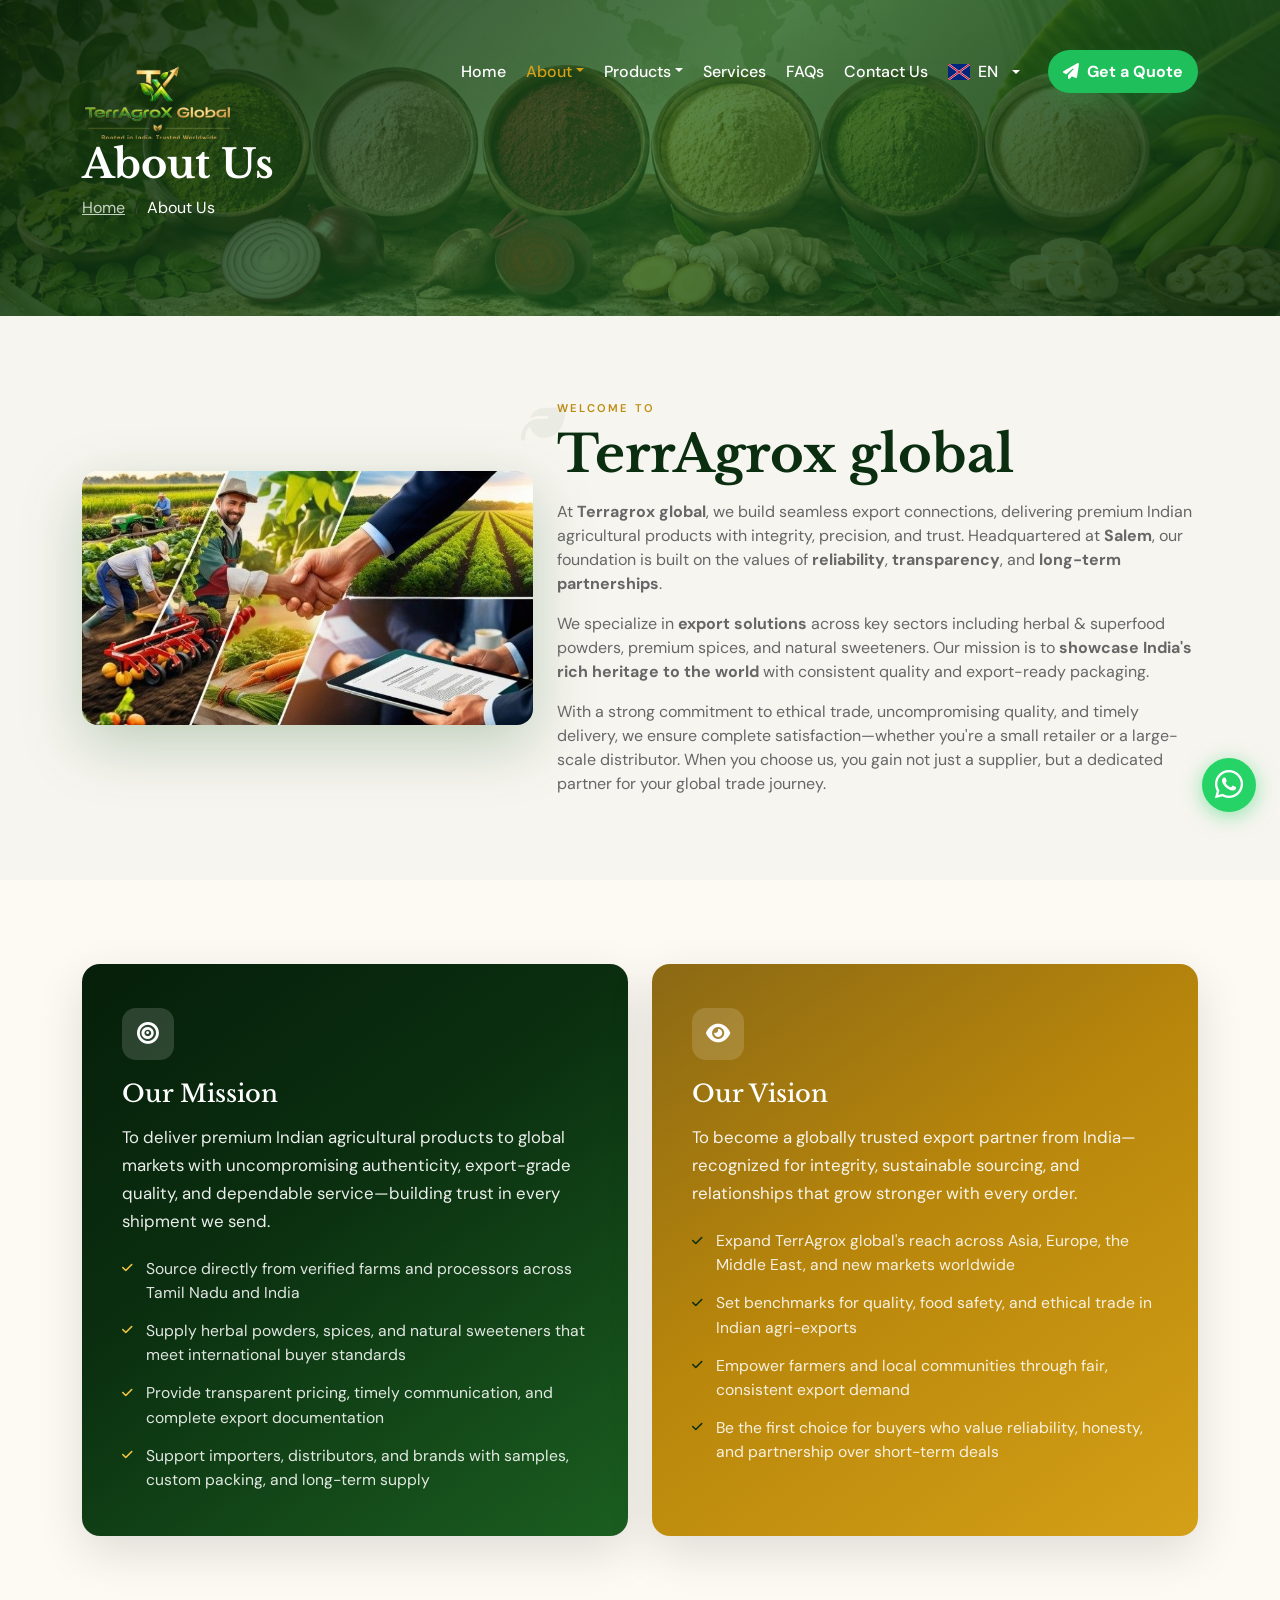
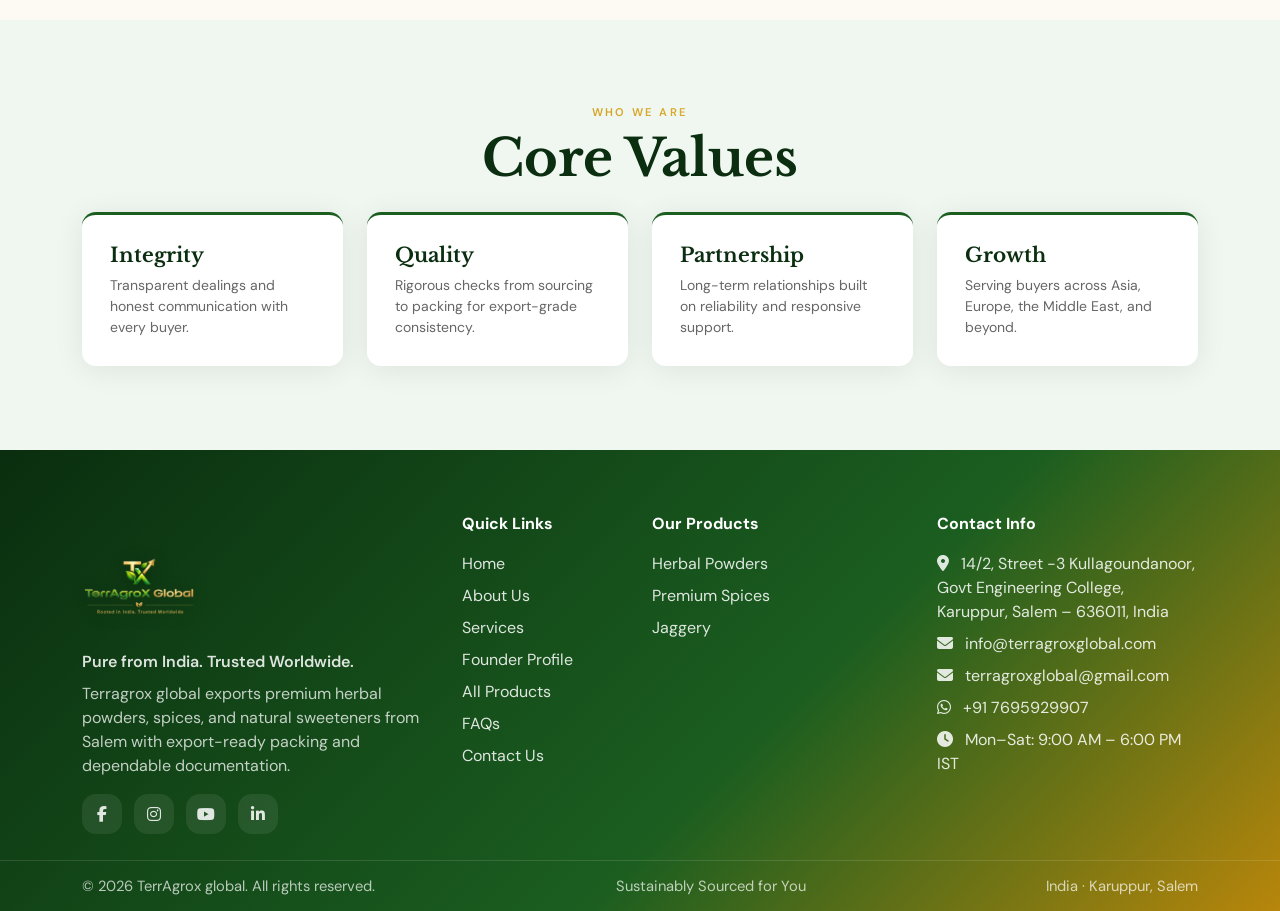
==== commit 3357ac79: "version 3 changes" ====
--- a/about-us.html
+++ b/about-us.html
@@ -99,7 +99,7 @@
         <div class="row g-4 align-items-center">
           <div class="col-lg-5" data-aos="fade-right">
             <div class="about-highlight-img" data-aos="fade-right">
-              <img src="assets/images/image%205.jpg" alt="TerrAgrox global company" />
+              <img src="/assets/aboutfinal.jpeg" alt="TerrAgrox global company" />
             </div>
           </div>
           <div class="col-lg-7 about-story-text" data-aos="fade-left">
@@ -202,10 +202,10 @@
                 TerrAgrox global exports premium herbal powders, spices, and natural sweeteners from Salem, Tamil Nadu — with export-ready packing and dependable documentation.
               </p>
               <div class="social">
-                <a href="#" aria-label="Facebook"><i class="fa-brands fa-facebook-f"></i></a>
-                <a href="#" aria-label="Instagram"><i class="fa-brands fa-instagram"></i></a>
-                <a href="#" aria-label="YouTube"><i class="fa-brands fa-youtube"></i></a>
-                <a href="#" aria-label="LinkedIn"><i class="fa-brands fa-linkedin-in"></i></a>
+                <a href="https://www.facebook.com/profile.php?id=61566299532104" target="_blank" rel="noopener noreferrer" aria-label="Facebook"><i class="fa-brands fa-facebook-f"></i></a>
+                <a href="https://www.instagram.com/terragrox_global/?hl=en" target="_blank" rel="noopener noreferrer" aria-label="Instagram"><i class="fa-brands fa-instagram"></i></a>
+                <a href="https://www.youtube.com/@terragroxglobal" target="_blank" rel="noopener noreferrer" aria-label="YouTube"><i class="fa-brands fa-youtube"></i></a>
+                <a href="https://www.linkedin.com/company/terragrox-global/?viewAsMember=true" target="_blank" rel="noopener noreferrer" aria-label="LinkedIn"><i class="fa-brands fa-linkedin-in"></i></a>
               </div>
             </div>
             <div class="col-sm-6 col-lg-2">
--- a/assets/css/style.css
+++ b/assets/css/style.css
@@ -74,7 +74,7 @@
   z-index:1030;
   isolation:isolate;
   transition:background .4s ease, box-shadow .4s ease, padding .35s ease;
-  padding:10px 0;
+  padding:4px 0;
   background:transparent;
 }
 .tg-navbar::before,
@@ -106,7 +106,7 @@
     0 4px 28px rgba(10, 46, 15, 0.45),
     0 8px 32px rgba(184, 134, 11, 0.22),
     inset 0 1px 0 rgba(255, 255, 255, 0.12);
-  padding:10px 0;
+  padding:4px 0;
 }
 .tg-navbar.scrolled::before,
 .tg-navbar.scrolled::after{
@@ -250,9 +250,9 @@
 .navbar-brand.brand-logo::first-letter{ font-size:inherit; }
 /* Navbar only — uses logo-nav.png (icon + name, no tagline) */
 .navbar-brand.brand-logo img{
-  height:clamp(64px, 9vmin, 90px);
+  height:clamp(110px, 15vmin, 180px);
   width:auto;
-  max-width:min(320px, 44vw);
+  max-width:min(420px, 52vw);
   object-fit:contain;
   object-position:left center;
   display:block;
@@ -262,11 +262,11 @@
   padding:0;
   box-shadow:none;
   image-rendering:auto;
+  filter:drop-shadow(0 2px 10px rgba(0, 0, 0, 0.55));
+}
+.tg-navbar.scrolled .navbar-brand.brand-logo img{
+  height:clamp(90px, 12vmin, 148px);
   filter:drop-shadow(0 2px 8px rgba(0, 0, 0, 0.5));
-}
-.tg-navbar.scrolled .navbar-brand.brand-logo img{
-  height:clamp(56px, 8vmin, 78px);
-  filter:drop-shadow(0 2px 6px rgba(0, 0, 0, 0.45));
 }
 .brand-logo{
   display:inline-flex;
@@ -283,11 +283,11 @@
     margin-right:.5rem;
   }
   .navbar-brand.brand-logo img{
-    height:56px;
-    max-width:min(200px, 48vw);
+    height:90px;
+    max-width:min(280px, 56vw);
   }
   .tg-navbar.scrolled .navbar-brand.brand-logo img{
-    height:52px;
+    height:80px;
   }
 }
 
@@ -297,11 +297,11 @@
     margin-right:.35rem;
   }
   .navbar-brand.brand-logo img{
-    height:48px;
-    max-width:min(170px, 52vw);
+    height:74px;
+    max-width:min(220px, 60vw);
   }
   .tg-navbar.scrolled .navbar-brand.brand-logo img{
-    height:44px;
+    height:66px;
   }
 }
 .footer-logo{
@@ -349,10 +349,9 @@
   position:absolute;
   inset:0;
   background:linear-gradient(
-    135deg,
-    rgba(6, 31, 10, 0.9) 0%,
-    rgba(27, 94, 32, 0.78) 45%,
-    rgba(10, 46, 15, 0.88) 100%
+    to bottom,
+    rgba(0,0,0,0.10) 0%,
+    rgba(0,0,0,0.35) 100%
   );
 }
 .hero .container{
@@ -362,7 +361,7 @@
   padding-bottom:90px;
 }
 .hero .carousel-item .text-center{
-  text-shadow:0 8px 24px rgba(0,0,0,.30);
+  text-shadow:0 2px 12px rgba(0,0,0,.55), 0 8px 32px rgba(0,0,0,.40);
   text-align:center;
   display:flex;
   flex-direction:column;
@@ -850,7 +849,7 @@
 }
 .why-choose-left{
   flex:1 1 0;
-  background:#f2ede5;
+  background:#1b5e20;
   padding:3rem 3.5rem 3rem clamp(1.5rem, 5vw, 4rem);
   display:flex;
   flex-direction:column;
@@ -858,7 +857,7 @@
 }
 .why-choose-right{
   flex:1 1 0;
-  background:#c9a06a;
+  background:#b8860b;
   padding:3rem clamp(1.5rem, 5vw, 4rem) 3rem 3.5rem;
   display:flex;
   flex-direction:column;
@@ -902,36 +901,36 @@
   gap:1rem;
   padding:.85rem 0;
 }
-.why-choose-left .why-feature:not(:last-child){ border-bottom:1px solid rgba(0,0,0,.09); }
-.why-choose-right .why-feature:not(:last-child){ border-bottom:1px solid rgba(255,255,255,.22); }
+.why-choose-left .why-feature:not(:last-child){ border-bottom:1px solid rgba(255,255,255,.18); }
+.why-choose-right .why-feature:not(:last-child){ border-bottom:1px solid rgba(0,0,0,.14); }
 .why-feature-icon{
   width:44px;
   height:44px;
   border-radius:50%;
-  background:rgba(255,255,255,.72);
+  background:rgba(255,255,255,.22);
   display:flex;
   align-items:center;
   justify-content:center;
   flex:0 0 44px;
-  box-shadow:0 2px 8px rgba(0,0,0,.10);
-}
-.why-choose-left .why-feature-icon i{ color:var(--primary-dark); }
-.why-choose-right .why-feature-icon i{ color:#5a3800; }
+  box-shadow:0 2px 8px rgba(0,0,0,.15);
+}
+.why-choose-left .why-feature-icon i{ color:#d4a017; }
+.why-choose-right .why-feature-icon i{ color:#0a2e0f; }
 .why-feature-text h6{
   font-family:var(--font-serif), Georgia, serif;
   font-weight:700;
-  color:var(--text-dark);
+  color:#ffffff;
   margin-bottom:.12rem;
   font-size:.95rem;
 }
-.why-choose-right .why-feature-text h6{ color:#1a0d00; }
+.why-choose-right .why-feature-text h6{ color:#0a2e0f; }
 .why-feature-text p{
-  color:var(--text-muted);
+  color:rgba(255,255,255,.78);
   font-size:.83rem;
   margin:0;
   line-height:1.5;
 }
-.why-choose-right .why-feature-text p{ color:rgba(50,25,0,.72); }
+.why-choose-right .why-feature-text p{ color:rgba(10,46,15,.80); }
 
 @media (max-width:991.98px){
   .why-choose-inner{ flex-direction:column; }
@@ -940,7 +939,7 @@
     flex:0 0 auto;
     width:100%;
     padding:2rem 0;
-    background:linear-gradient(to bottom, #f2ede5 50%, #c9a06a 50%);
+    background:linear-gradient(to bottom, #1b5e20 50%, #b8860b 50%);
   }
   .why-choose-left,.why-choose-right{
     width:100%;
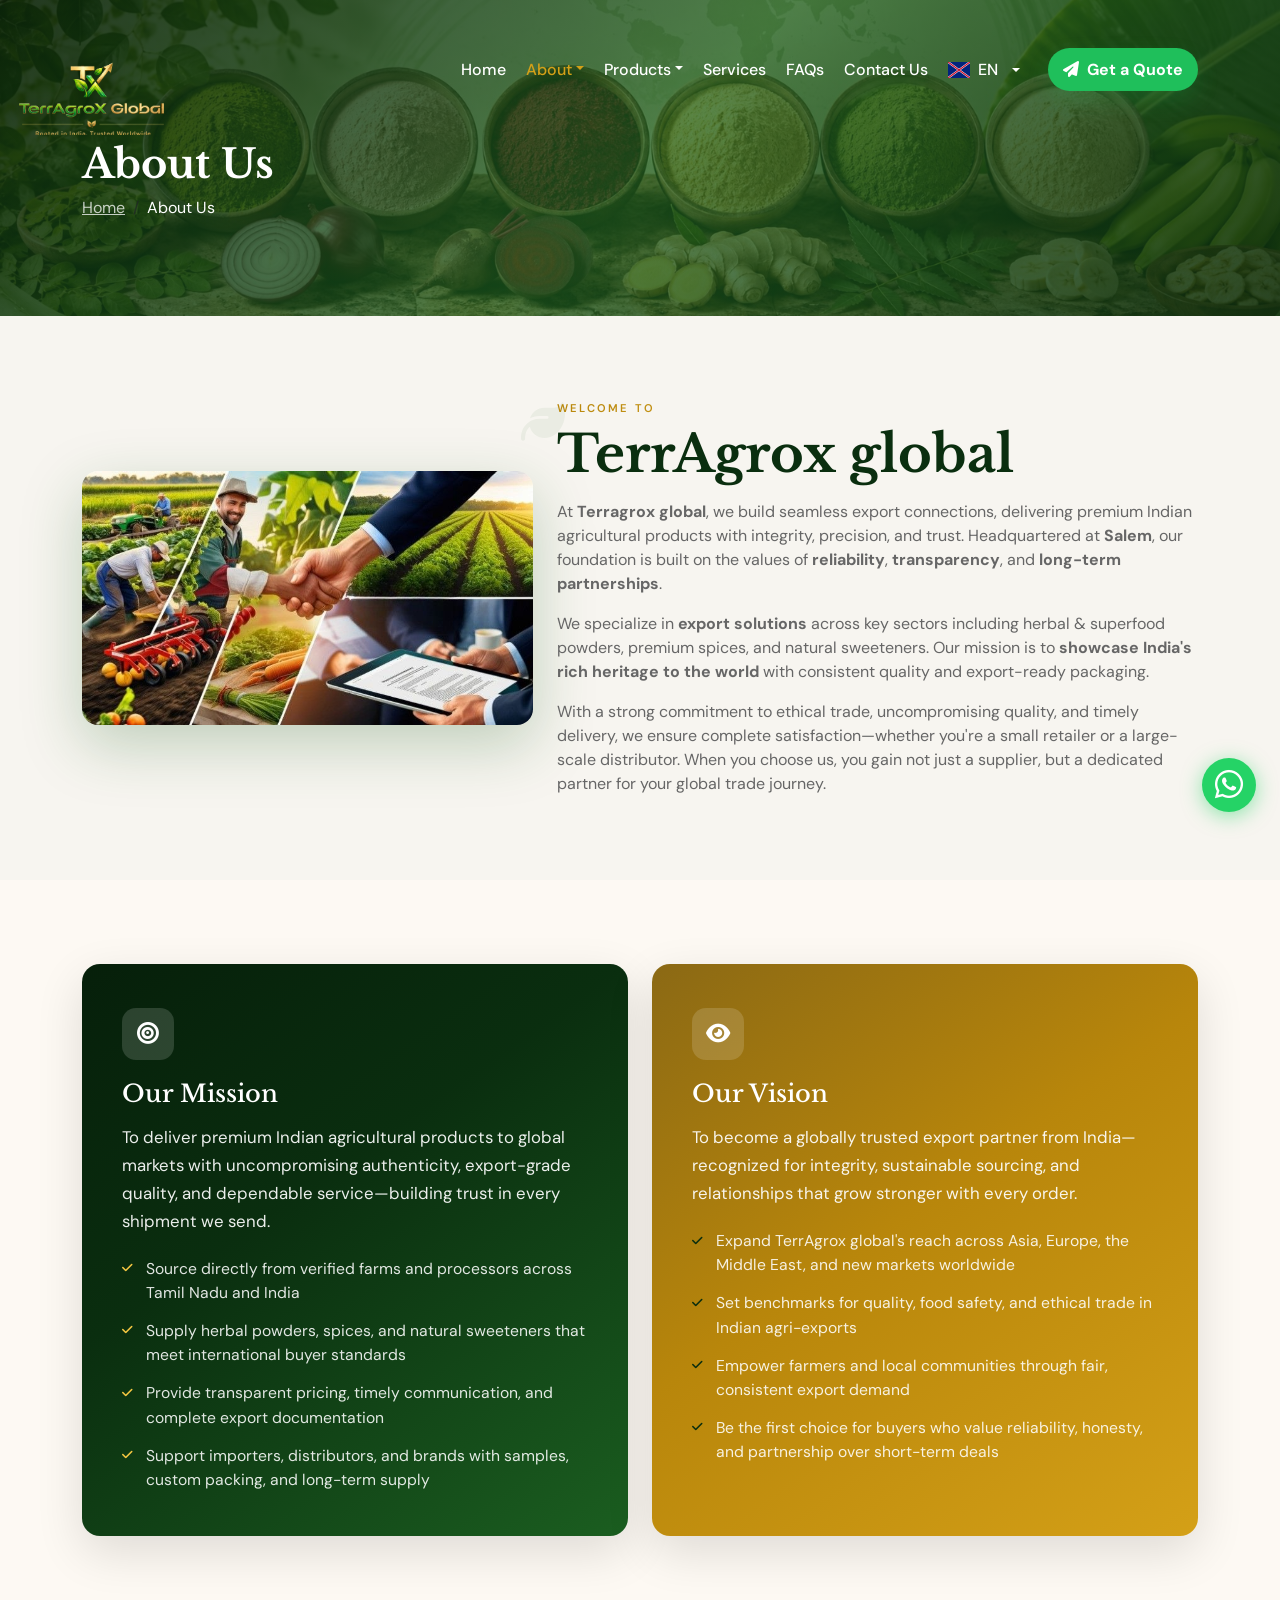
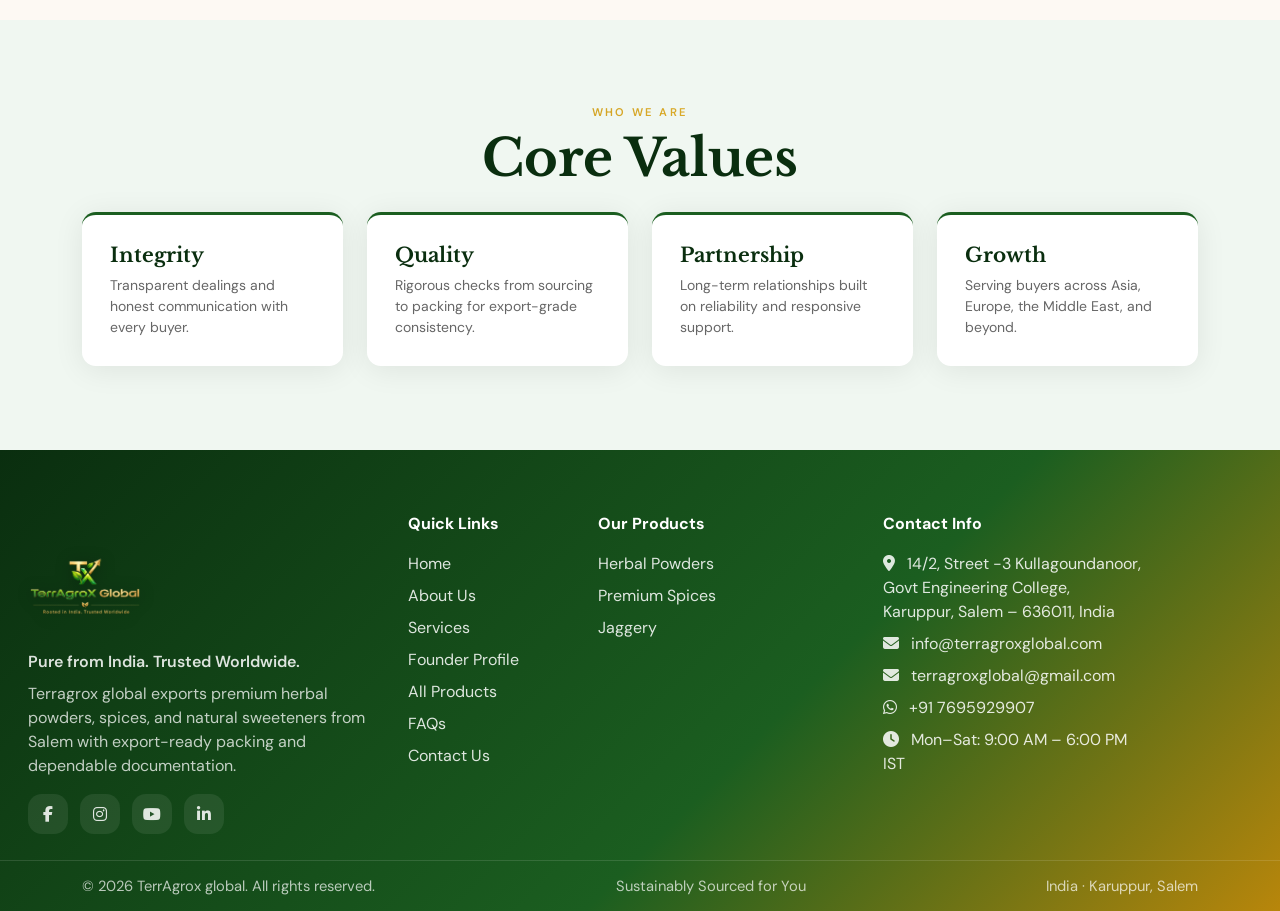
==== commit ff8d3cd8: "version4 changes" ====
--- a/about-us.html
+++ b/about-us.html
@@ -208,7 +208,7 @@
                 <a href="https://www.linkedin.com/company/terragrox-global/?viewAsMember=true" target="_blank" rel="noopener noreferrer" aria-label="LinkedIn"><i class="fa-brands fa-linkedin-in"></i></a>
               </div>
             </div>
-            <div class="col-sm-6 col-lg-2">
+            <div class="col-lg-2">
               <div class="fw-bold text-white mb-3" data-i18n="footer_quick_links">Quick Links</div>
               <ul class="list-unstyled mb-0">
                 <li class="mb-2"><a href="index.html" data-i18n="nav_home">Home</a></li>
@@ -220,7 +220,7 @@
                 <li class="mb-2"><a href="contact-us.html" data-i18n="nav_contact">Contact Us</a></li>
               </ul>
             </div>
-            <div class="col-sm-6 col-lg-3">
+            <div class="col-lg-3">
               <div class="fw-bold text-white mb-3" data-i18n="footer_our_products">Our Products</div>
               <ul class="list-unstyled mb-0">
                 <li class="mb-2"><a href="herbal-powders.html" data-i18n="nav_herbal">Herbal Powders</a></li>
--- a/assets/css/style.css
+++ b/assets/css/style.css
@@ -241,8 +241,11 @@
 .brand .accent{ color:var(--accent-light); }
 .navbar-brand.brand-logo{
   display:inline-flex;
-  align-items:center;
+  align-items:flex-start;
+  align-self:flex-start;
   flex-shrink:0;
+  margin-top:-4px;
+  margin-left:calc(50% - 50vw + 16px);
   margin-right:1rem;
   padding:0;
   line-height:1;
@@ -280,6 +283,7 @@
   }
   .navbar-brand.brand-logo{
     max-width:calc(100% - 56px);
+    margin-left:calc(50% - 50vw + 12px);
     margin-right:.5rem;
   }
   .navbar-brand.brand-logo img{
@@ -294,6 +298,7 @@
 @media (max-width: 575.98px){
   .navbar-brand.brand-logo{
     max-width:calc(100% - 52px);
+    margin-left:calc(50% - 50vw + 10px);
     margin-right:.35rem;
   }
   .navbar-brand.brand-logo img{
@@ -318,6 +323,11 @@
   image-rendering:auto;
   filter:drop-shadow(0 2px 8px rgba(0, 0, 0, 0.35));
 }
+@media (min-width: 992px){
+  .footer .top .row > .col-lg-4:first-child{
+    margin-left:calc(50% - 50vw + 16px);
+  }
+}
 
 .btn-whatsapp{
   background:#1fbf5b;
@@ -504,6 +514,8 @@
   box-shadow:0 18px 40px rgba(27,94,32,.18);
 }
 .cat-tile:hover .cat-tile-ico img{ transform:scale(1.06); }
+.cat-tile-ico img.cat-zoom{ transform:scale(1.45); }
+.cat-tile:hover .cat-tile-ico img.cat-zoom{ transform:scale(1.52); }
 
 .cat-tile-label{
   font-weight:800;
@@ -849,7 +861,7 @@
 }
 .why-choose-left{
   flex:1 1 0;
-  background:#1b5e20;
+  background:#a9cf8e;
   padding:3rem 3.5rem 3rem clamp(1.5rem, 5vw, 4rem);
   display:flex;
   flex-direction:column;
@@ -857,7 +869,7 @@
 }
 .why-choose-right{
   flex:1 1 0;
-  background:#b8860b;
+  background:#ecca6e;
   padding:3rem clamp(1.5rem, 5vw, 4rem) 3rem 3.5rem;
   display:flex;
   flex-direction:column;
@@ -901,31 +913,31 @@
   gap:1rem;
   padding:.85rem 0;
 }
-.why-choose-left .why-feature:not(:last-child){ border-bottom:1px solid rgba(255,255,255,.18); }
+.why-choose-left .why-feature:not(:last-child){ border-bottom:1px solid rgba(0,0,0,.14); }
 .why-choose-right .why-feature:not(:last-child){ border-bottom:1px solid rgba(0,0,0,.14); }
 .why-feature-icon{
   width:44px;
   height:44px;
   border-radius:50%;
-  background:rgba(255,255,255,.22);
+  background:rgba(255,255,255,.55);
   display:flex;
   align-items:center;
   justify-content:center;
   flex:0 0 44px;
-  box-shadow:0 2px 8px rgba(0,0,0,.15);
-}
-.why-choose-left .why-feature-icon i{ color:#d4a017; }
+  box-shadow:0 2px 8px rgba(0,0,0,.10);
+}
+.why-choose-left .why-feature-icon i{ color:#1b5e20; }
 .why-choose-right .why-feature-icon i{ color:#0a2e0f; }
 .why-feature-text h6{
   font-family:var(--font-serif), Georgia, serif;
   font-weight:700;
-  color:#ffffff;
+  color:#15330f;
   margin-bottom:.12rem;
   font-size:.95rem;
 }
 .why-choose-right .why-feature-text h6{ color:#0a2e0f; }
 .why-feature-text p{
-  color:rgba(255,255,255,.78);
+  color:rgba(21,51,15,.78);
   font-size:.83rem;
   margin:0;
   line-height:1.5;
@@ -939,7 +951,7 @@
     flex:0 0 auto;
     width:100%;
     padding:2rem 0;
-    background:linear-gradient(to bottom, #1b5e20 50%, #b8860b 50%);
+    background:linear-gradient(to bottom, #a9cf8e 50%, #ecca6e 50%);
   }
   .why-choose-left,.why-choose-right{
     width:100%;
@@ -2032,6 +2044,39 @@
   border-radius:4px;
   margin-bottom:1rem;
 }
+.qualification-block{ margin-bottom:1.5rem; }
+.qualification-title{
+  font-weight:700;
+  color:var(--text-dark);
+  font-size:1.1rem;
+  margin-bottom:1rem;
+}
+.qualification-list{
+  list-style:none;
+  padding:0;
+  margin:0;
+}
+.qualification-list li{
+  display:flex;
+  align-items:center;
+  gap:.85rem;
+  padding:.6rem 0;
+  font-weight:600;
+  font-size:1rem;
+  color:var(--text-muted);
+}
+.qual-check{
+  width:28px;
+  height:28px;
+  border-radius:50%;
+  background:var(--primary);
+  color:#fff;
+  display:flex;
+  align-items:center;
+  justify-content:center;
+  flex:0 0 28px;
+  font-size:.72rem;
+}
 .founder-stat-inline{
   display:flex;
   flex-wrap:wrap;
@@ -2284,6 +2329,7 @@
   .footer-logo{
     margin-left:auto;
     margin-right:auto;
+    object-position:center center;
   }
   .footer .social{
     justify-content:center;
